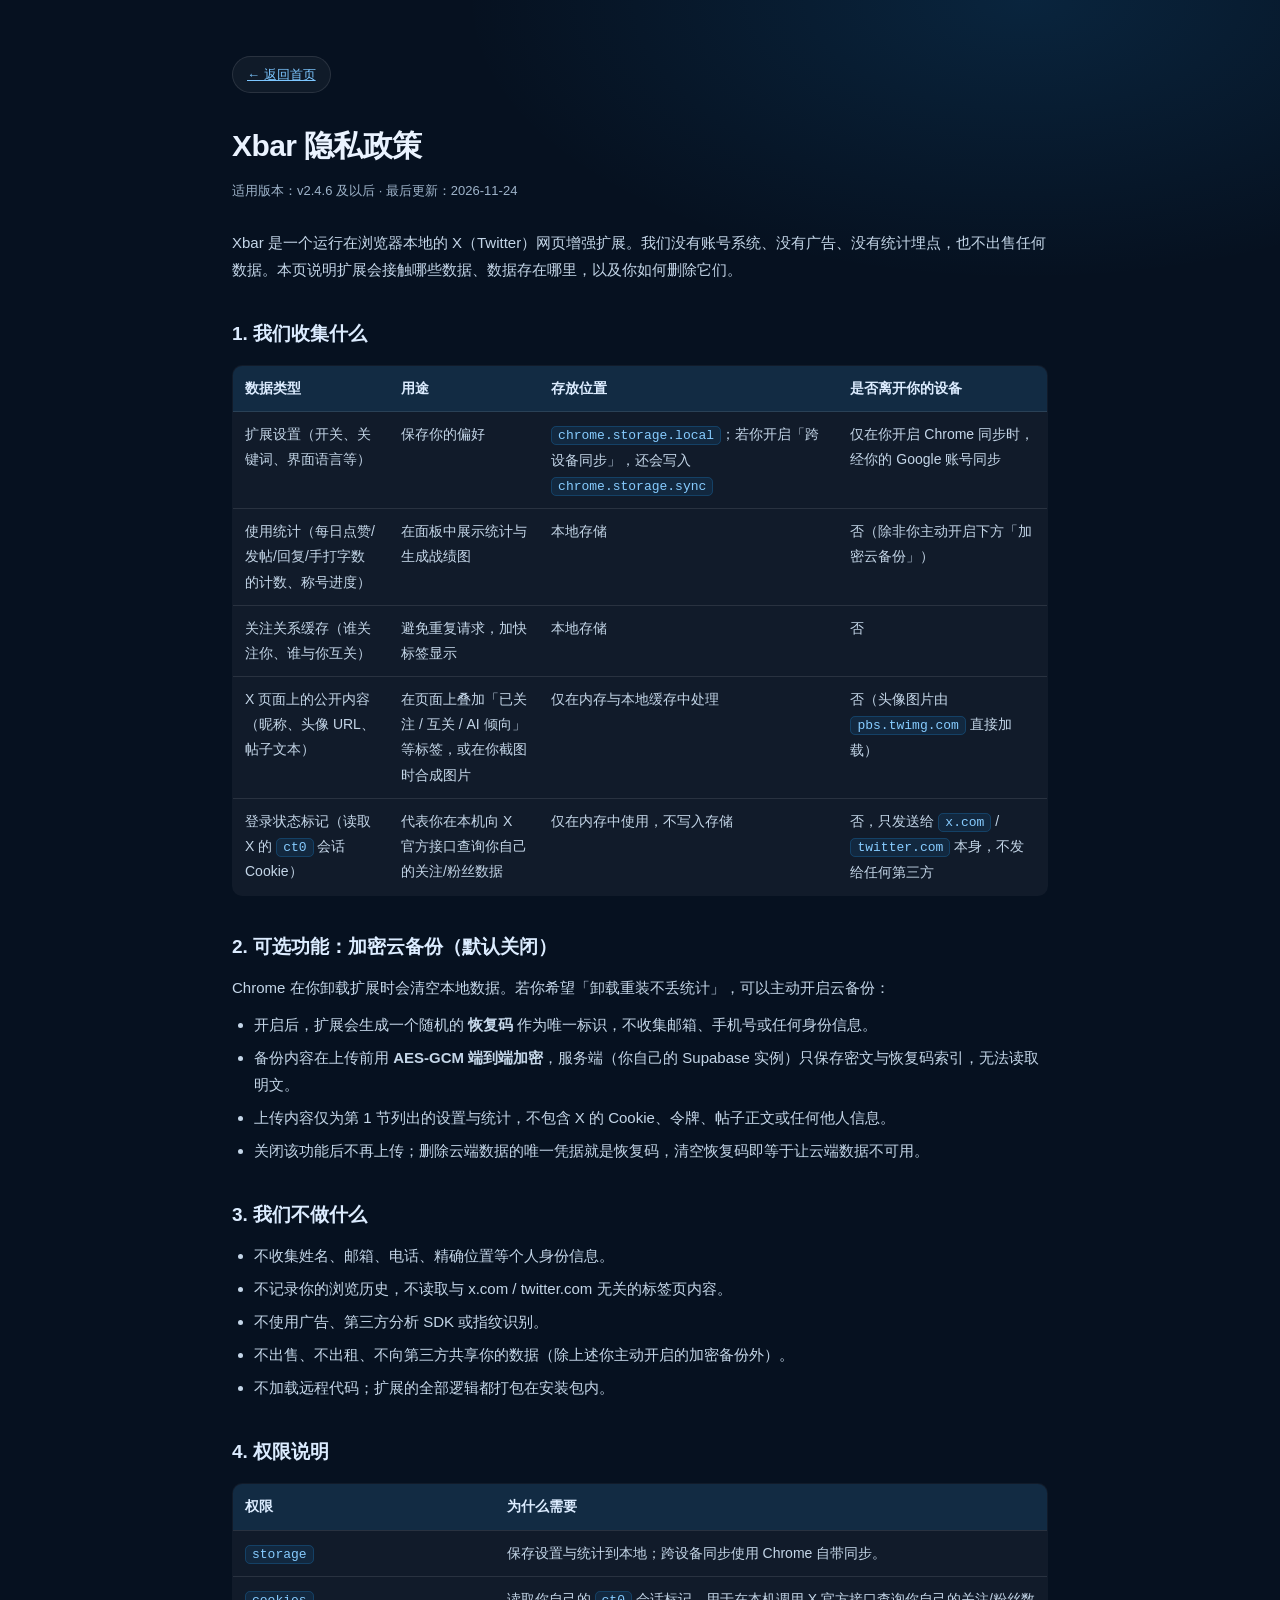
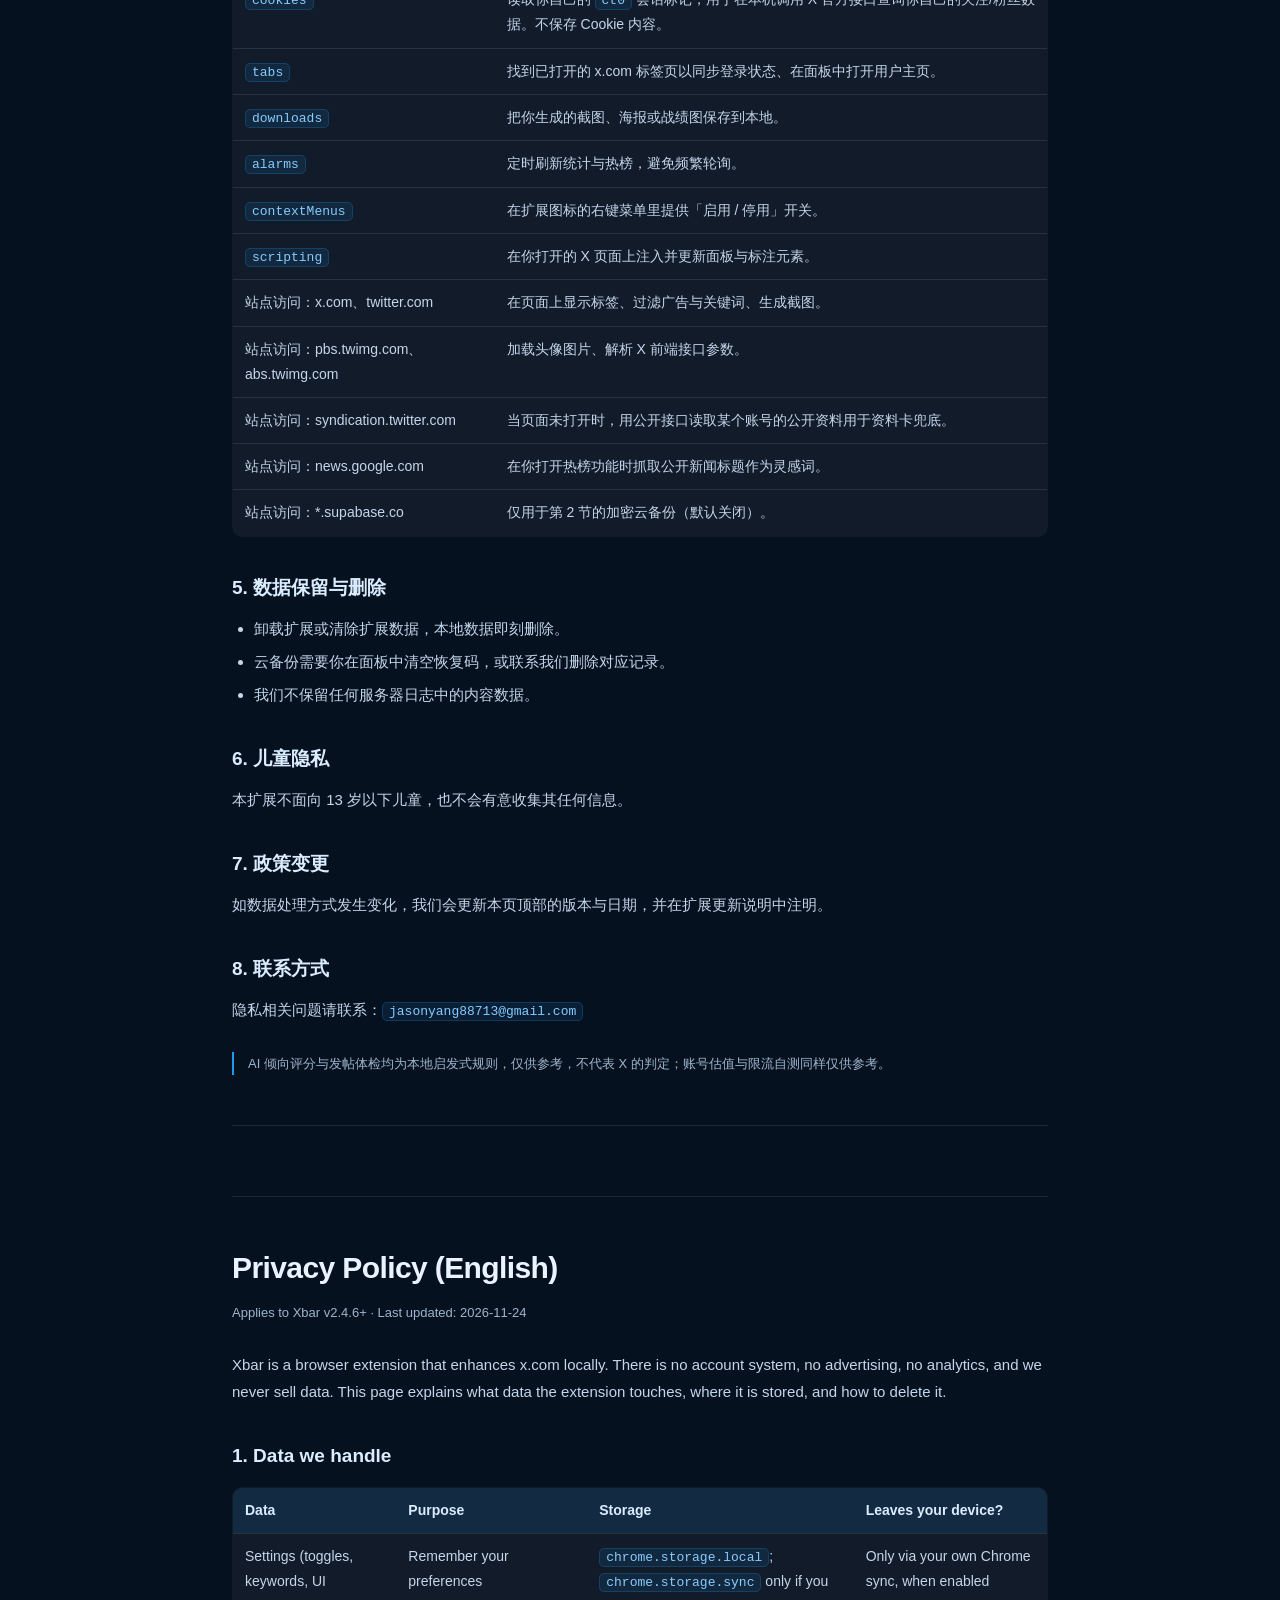
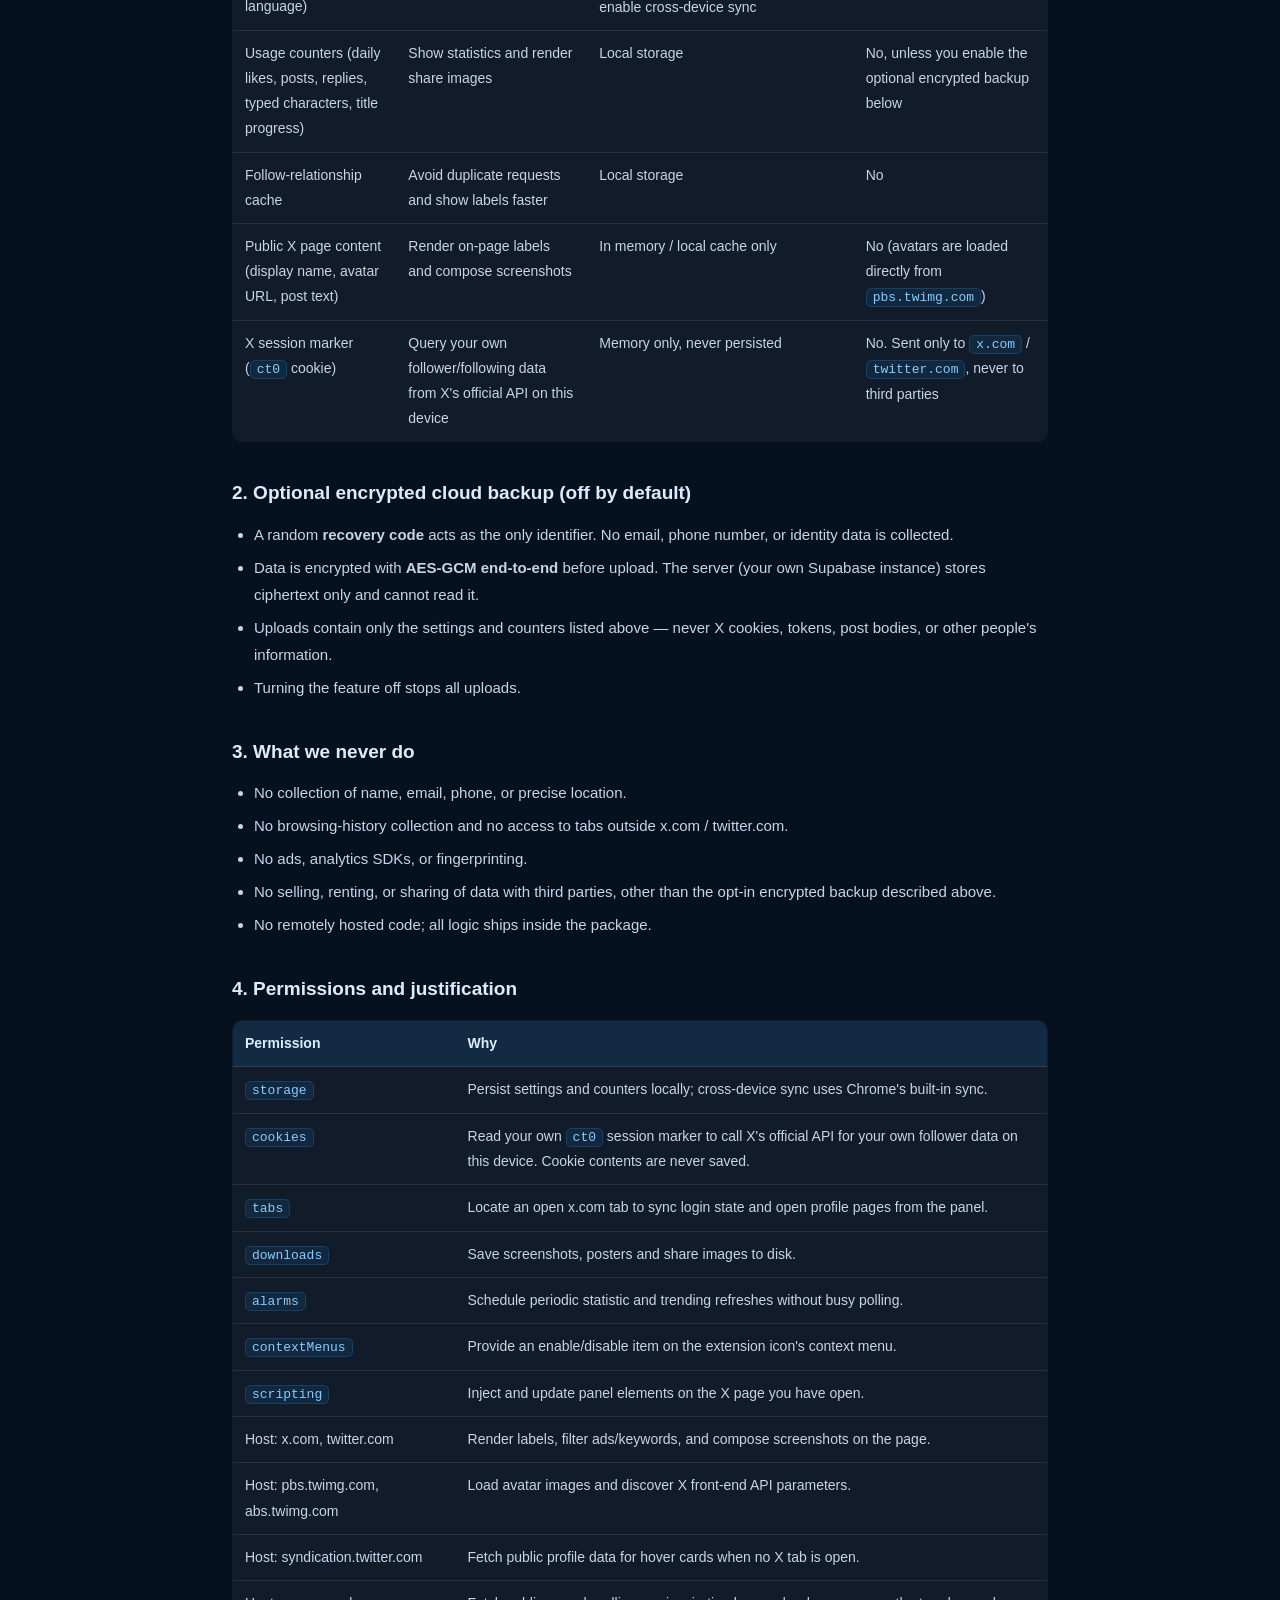
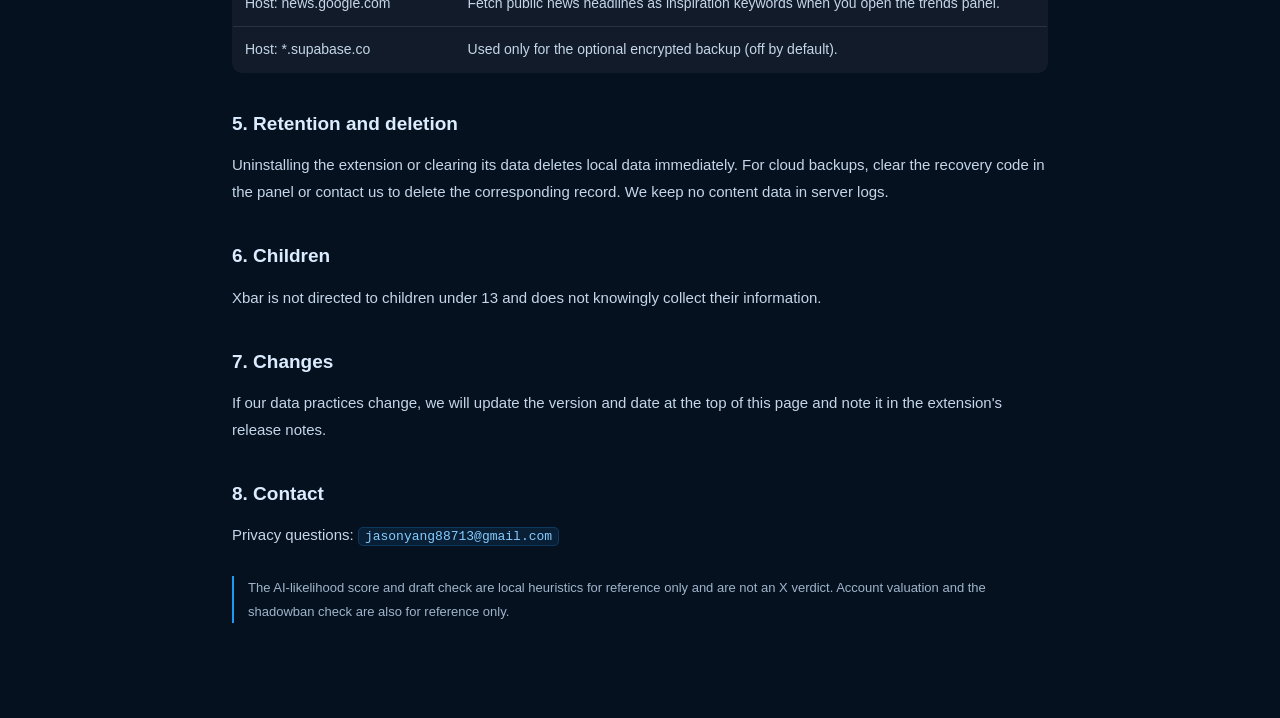
==== privacy.html @ 71de0b3f "Add files via upload" ====
<!doctype html>
<html lang="zh-CN">
<head>
<meta charset="utf-8">
<meta name="viewport" content="width=device-width,initial-scale=1">
<title>Xbar 隐私政策 / Privacy Policy</title>
<meta name="description" content="Xbar 隐私政策：数据默认保存在浏览器本地，云备份可选且默认关闭，不读取密码、Cookie 内容或私信。">
<link rel="icon" href="assets/favicon.png">
<style>
:root{--bg:#061120;--ink:#eaf3ff;--muted:#9fb4ca;--line:rgba(255,255,255,.1);--blue:#1d9bf0;--panel:rgba(255,255,255,.045)}
*{box-sizing:border-box;margin:0;padding:0}
body{font:16px/1.8 -apple-system,BlinkMacSystemFont,"Segoe UI","PingFang SC","Microsoft YaHei",sans-serif;color:var(--ink);background:radial-gradient(800px 400px at 80% 0%,rgba(29,155,240,.14),transparent 70%),var(--bg);-webkit-font-smoothing:antialiased}
.wrap{max-width:860px;margin:0 auto;padding:56px 22px 90px}
a{color:#7cc6ff}
.back{display:inline-block;font-size:13px;margin-bottom:26px;border:1px solid var(--line);border-radius:999px;padding:6px 14px;background:var(--panel)}
h1{font-size:30px;letter-spacing:-.02em;margin:0 0 6px}
h1.en{margin-top:70px;padding-top:44px;border-top:1px solid var(--line)}
.meta{color:var(--muted);font-size:13px;margin-bottom:26px}
h2{font-size:19px;margin:34px 0 10px;color:#dcecff}
p,li{color:#c4d6e8;font-size:15px}
p{margin:10px 0}
ul{padding-left:22px;margin:10px 0}
li{margin:6px 0}
table{border-collapse:collapse;width:100%;margin:14px 0 20px;font-size:14px;background:var(--panel);border:1px solid var(--line);border-radius:10px;overflow:hidden}
th,td{border-bottom:1px solid var(--line);padding:10px 12px;text-align:left;vertical-align:top;color:#c4d6e8}
th{background:rgba(29,155,240,.12);color:#dcecff;font-weight:700}
tr:last-child td{border-bottom:0}
code{color:#87ccff;background:rgba(29,155,240,.1);border:1px solid rgba(29,155,240,.22);border-radius:5px;padding:1px 6px;font-size:13px}
hr{border:0;border-top:1px solid var(--line);margin:50px 0}
.note{font-size:13px;color:var(--muted);margin-top:28px;border-left:2px solid var(--blue);padding-left:14px}
@media(max-width:640px){.wrap{padding:36px 16px 70px}h1{font-size:24px}table{font-size:12px}th,td{padding:8px}}
</style>
</head>
<body>
<div class="wrap">
  <a class="back" href="index.html">← 返回首页</a>

  <h1>Xbar 隐私政策</h1>
  <div class="meta">适用版本：v2.4.6 及以后 · 最后更新：2026-11-24</div>

  <p>Xbar 是一个运行在浏览器本地的 X（Twitter）网页增强扩展。我们没有账号系统、没有广告、没有统计埋点，也不出售任何数据。本页说明扩展会接触哪些数据、数据存在哪里，以及你如何删除它们。</p>

  <h2>1. 我们收集什么</h2>
  <table>
    <tr><th>数据类型</th><th>用途</th><th>存放位置</th><th>是否离开你的设备</th></tr>
    <tr><td>扩展设置（开关、关键词、界面语言等）</td><td>保存你的偏好</td><td><code>chrome.storage.local</code>；若你开启「跨设备同步」，还会写入 <code>chrome.storage.sync</code></td><td>仅在你开启 Chrome 同步时，经你的 Google 账号同步</td></tr>
    <tr><td>使用统计（每日点赞/发帖/回复/手打字数的计数、称号进度）</td><td>在面板中展示统计与生成战绩图</td><td>本地存储</td><td>否（除非你主动开启下方「加密云备份」）</td></tr>
    <tr><td>关注关系缓存（谁关注你、谁与你互关）</td><td>避免重复请求，加快标签显示</td><td>本地存储</td><td>否</td></tr>
    <tr><td>X 页面上的公开内容（昵称、头像 URL、帖子文本）</td><td>在页面上叠加「已关注 / 互关 / AI 倾向」等标签，或在你截图时合成图片</td><td>仅在内存与本地缓存中处理</td><td>否（头像图片由 <code>pbs.twimg.com</code> 直接加载）</td></tr>
    <tr><td>登录状态标记（读取 X 的 <code>ct0</code> 会话 Cookie）</td><td>代表你在本机向 X 官方接口查询你自己的关注/粉丝数据</td><td>仅在内存中使用，不写入存储</td><td>否，只发送给 <code>x.com</code> / <code>twitter.com</code> 本身，不发给任何第三方</td></tr>
  </table>

  <h2>2. 可选功能：加密云备份（默认关闭）</h2>
  <p>Chrome 在你卸载扩展时会清空本地数据。若你希望「卸载重装不丢统计」，可以主动开启云备份：</p>
  <ul>
    <li>开启后，扩展会生成一个随机的 <strong>恢复码</strong> 作为唯一标识，不收集邮箱、手机号或任何身份信息。</li>
    <li>备份内容在上传前用 <strong>AES-GCM 端到端加密</strong>，服务端（你自己的 Supabase 实例）只保存密文与恢复码索引，无法读取明文。</li>
    <li>上传内容仅为第 1 节列出的设置与统计，不包含 X 的 Cookie、令牌、帖子正文或任何他人信息。</li>
    <li>关闭该功能后不再上传；删除云端数据的唯一凭据就是恢复码，清空恢复码即等于让云端数据不可用。</li>
  </ul>

  <h2>3. 我们不做什么</h2>
  <ul>
    <li>不收集姓名、邮箱、电话、精确位置等个人身份信息。</li>
    <li>不记录你的浏览历史，不读取与 x.com / twitter.com 无关的标签页内容。</li>
    <li>不使用广告、第三方分析 SDK 或指纹识别。</li>
    <li>不出售、不出租、不向第三方共享你的数据（除上述你主动开启的加密备份外）。</li>
    <li>不加载远程代码；扩展的全部逻辑都打包在安装包内。</li>
  </ul>

  <h2>4. 权限说明</h2>
  <table>
    <tr><th>权限</th><th>为什么需要</th></tr>
    <tr><td><code>storage</code></td><td>保存设置与统计到本地；跨设备同步使用 Chrome 自带同步。</td></tr>
    <tr><td><code>cookies</code></td><td>读取你自己的 <code>ct0</code> 会话标记，用于在本机调用 X 官方接口查询你自己的关注/粉丝数据。不保存 Cookie 内容。</td></tr>
    <tr><td><code>tabs</code></td><td>找到已打开的 x.com 标签页以同步登录状态、在面板中打开用户主页。</td></tr>
    <tr><td><code>downloads</code></td><td>把你生成的截图、海报或战绩图保存到本地。</td></tr>
    <tr><td><code>alarms</code></td><td>定时刷新统计与热榜，避免频繁轮询。</td></tr>
    <tr><td><code>contextMenus</code></td><td>在扩展图标的右键菜单里提供「启用 / 停用」开关。</td></tr>
    <tr><td><code>scripting</code></td><td>在你打开的 X 页面上注入并更新面板与标注元素。</td></tr>
    <tr><td>站点访问：x.com、twitter.com</td><td>在页面上显示标签、过滤广告与关键词、生成截图。</td></tr>
    <tr><td>站点访问：pbs.twimg.com、abs.twimg.com</td><td>加载头像图片、解析 X 前端接口参数。</td></tr>
    <tr><td>站点访问：syndication.twitter.com</td><td>当页面未打开时，用公开接口读取某个账号的公开资料用于资料卡兜底。</td></tr>
    <tr><td>站点访问：news.google.com</td><td>在你打开热榜功能时抓取公开新闻标题作为灵感词。</td></tr>
    <tr><td>站点访问：*.supabase.co</td><td>仅用于第 2 节的加密云备份（默认关闭）。</td></tr>
  </table>

  <h2>5. 数据保留与删除</h2>
  <ul>
    <li>卸载扩展或清除扩展数据，本地数据即刻删除。</li>
    <li>云备份需要你在面板中清空恢复码，或联系我们删除对应记录。</li>
    <li>我们不保留任何服务器日志中的内容数据。</li>
  </ul>

  <h2>6. 儿童隐私</h2>
  <p>本扩展不面向 13 岁以下儿童，也不会有意收集其任何信息。</p>

  <h2>7. 政策变更</h2>
  <p>如数据处理方式发生变化，我们会更新本页顶部的版本与日期，并在扩展更新说明中注明。</p>

  <h2>8. 联系方式</h2>
  <p>隐私相关问题请联系：<code>jasonyang88713@gmail.com</code></p>

  <p class="note">AI 倾向评分与发帖体检均为本地启发式规则，仅供参考，不代表 X 的判定；账号估值与限流自测同样仅供参考。</p>

  <hr>

  <h1 class="en">Privacy Policy (English)</h1>
  <div class="meta">Applies to Xbar v2.4.6+ · Last updated: 2026-11-24</div>

  <p>Xbar is a browser extension that enhances x.com locally. There is no account system, no advertising, no analytics, and we never sell data. This page explains what data the extension touches, where it is stored, and how to delete it.</p>

  <h2>1. Data we handle</h2>
  <table>
    <tr><th>Data</th><th>Purpose</th><th>Storage</th><th>Leaves your device?</th></tr>
    <tr><td>Settings (toggles, keywords, UI language)</td><td>Remember your preferences</td><td><code>chrome.storage.local</code>; <code>chrome.storage.sync</code> only if you enable cross-device sync</td><td>Only via your own Chrome sync, when enabled</td></tr>
    <tr><td>Usage counters (daily likes, posts, replies, typed characters, title progress)</td><td>Show statistics and render share images</td><td>Local storage</td><td>No, unless you enable the optional encrypted backup below</td></tr>
    <tr><td>Follow-relationship cache</td><td>Avoid duplicate requests and show labels faster</td><td>Local storage</td><td>No</td></tr>
    <tr><td>Public X page content (display name, avatar URL, post text)</td><td>Render on-page labels and compose screenshots</td><td>In memory / local cache only</td><td>No (avatars are loaded directly from <code>pbs.twimg.com</code>)</td></tr>
    <tr><td>X session marker (<code>ct0</code> cookie)</td><td>Query your own follower/following data from X's official API on this device</td><td>Memory only, never persisted</td><td>No. Sent only to <code>x.com</code> / <code>twitter.com</code>, never to third parties</td></tr>
  </table>

  <h2>2. Optional encrypted cloud backup (off by default)</h2>
  <ul>
    <li>A random <strong>recovery code</strong> acts as the only identifier. No email, phone number, or identity data is collected.</li>
    <li>Data is encrypted with <strong>AES-GCM end-to-end</strong> before upload. The server (your own Supabase instance) stores ciphertext only and cannot read it.</li>
    <li>Uploads contain only the settings and counters listed above — never X cookies, tokens, post bodies, or other people's information.</li>
    <li>Turning the feature off stops all uploads.</li>
  </ul>

  <h2>3. What we never do</h2>
  <ul>
    <li>No collection of name, email, phone, or precise location.</li>
    <li>No browsing-history collection and no access to tabs outside x.com / twitter.com.</li>
    <li>No ads, analytics SDKs, or fingerprinting.</li>
    <li>No selling, renting, or sharing of data with third parties, other than the opt-in encrypted backup described above.</li>
    <li>No remotely hosted code; all logic ships inside the package.</li>
  </ul>

  <h2>4. Permissions and justification</h2>
  <table>
    <tr><th>Permission</th><th>Why</th></tr>
    <tr><td><code>storage</code></td><td>Persist settings and counters locally; cross-device sync uses Chrome's built-in sync.</td></tr>
    <tr><td><code>cookies</code></td><td>Read your own <code>ct0</code> session marker to call X's official API for your own follower data on this device. Cookie contents are never saved.</td></tr>
    <tr><td><code>tabs</code></td><td>Locate an open x.com tab to sync login state and open profile pages from the panel.</td></tr>
    <tr><td><code>downloads</code></td><td>Save screenshots, posters and share images to disk.</td></tr>
    <tr><td><code>alarms</code></td><td>Schedule periodic statistic and trending refreshes without busy polling.</td></tr>
    <tr><td><code>contextMenus</code></td><td>Provide an enable/disable item on the extension icon's context menu.</td></tr>
    <tr><td><code>scripting</code></td><td>Inject and update panel elements on the X page you have open.</td></tr>
    <tr><td>Host: x.com, twitter.com</td><td>Render labels, filter ads/keywords, and compose screenshots on the page.</td></tr>
    <tr><td>Host: pbs.twimg.com, abs.twimg.com</td><td>Load avatar images and discover X front-end API parameters.</td></tr>
    <tr><td>Host: syndication.twitter.com</td><td>Fetch public profile data for hover cards when no X tab is open.</td></tr>
    <tr><td>Host: news.google.com</td><td>Fetch public news headlines as inspiration keywords when you open the trends panel.</td></tr>
    <tr><td>Host: *.supabase.co</td><td>Used only for the optional encrypted backup (off by default).</td></tr>
  </table>

  <h2>5. Retention and deletion</h2>
  <p>Uninstalling the extension or clearing its data deletes local data immediately. For cloud backups, clear the recovery code in the panel or contact us to delete the corresponding record. We keep no content data in server logs.</p>

  <h2>6. Children</h2>
  <p>Xbar is not directed to children under 13 and does not knowingly collect their information.</p>

  <h2>7. Changes</h2>
  <p>If our data practices change, we will update the version and date at the top of this page and note it in the extension's release notes.</p>

  <h2>8. Contact</h2>
  <p>Privacy questions: <code>jasonyang88713@gmail.com</code></p>

  <p class="note">The AI-likelihood score and draft check are local heuristics for reference only and are not an X verdict. Account valuation and the shadowban check are also for reference only.</p>
</div>
</body>
</html>
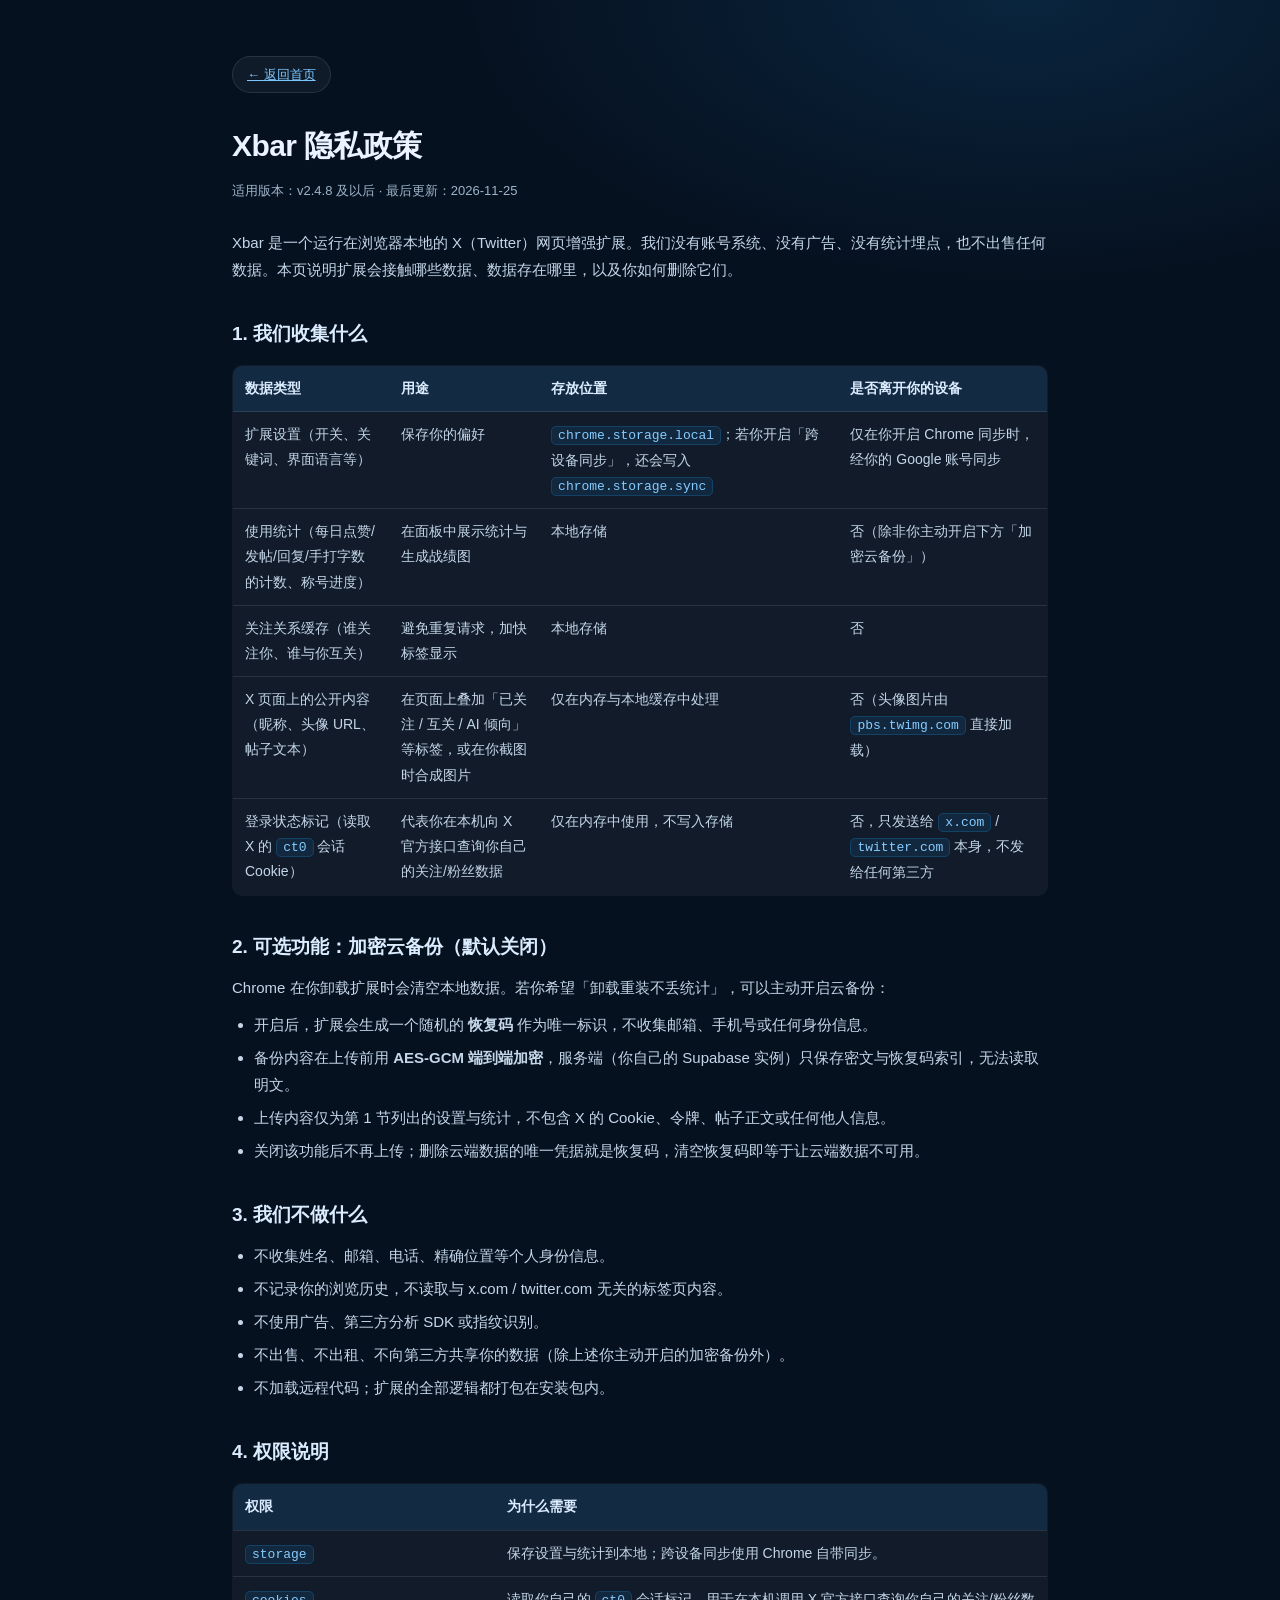
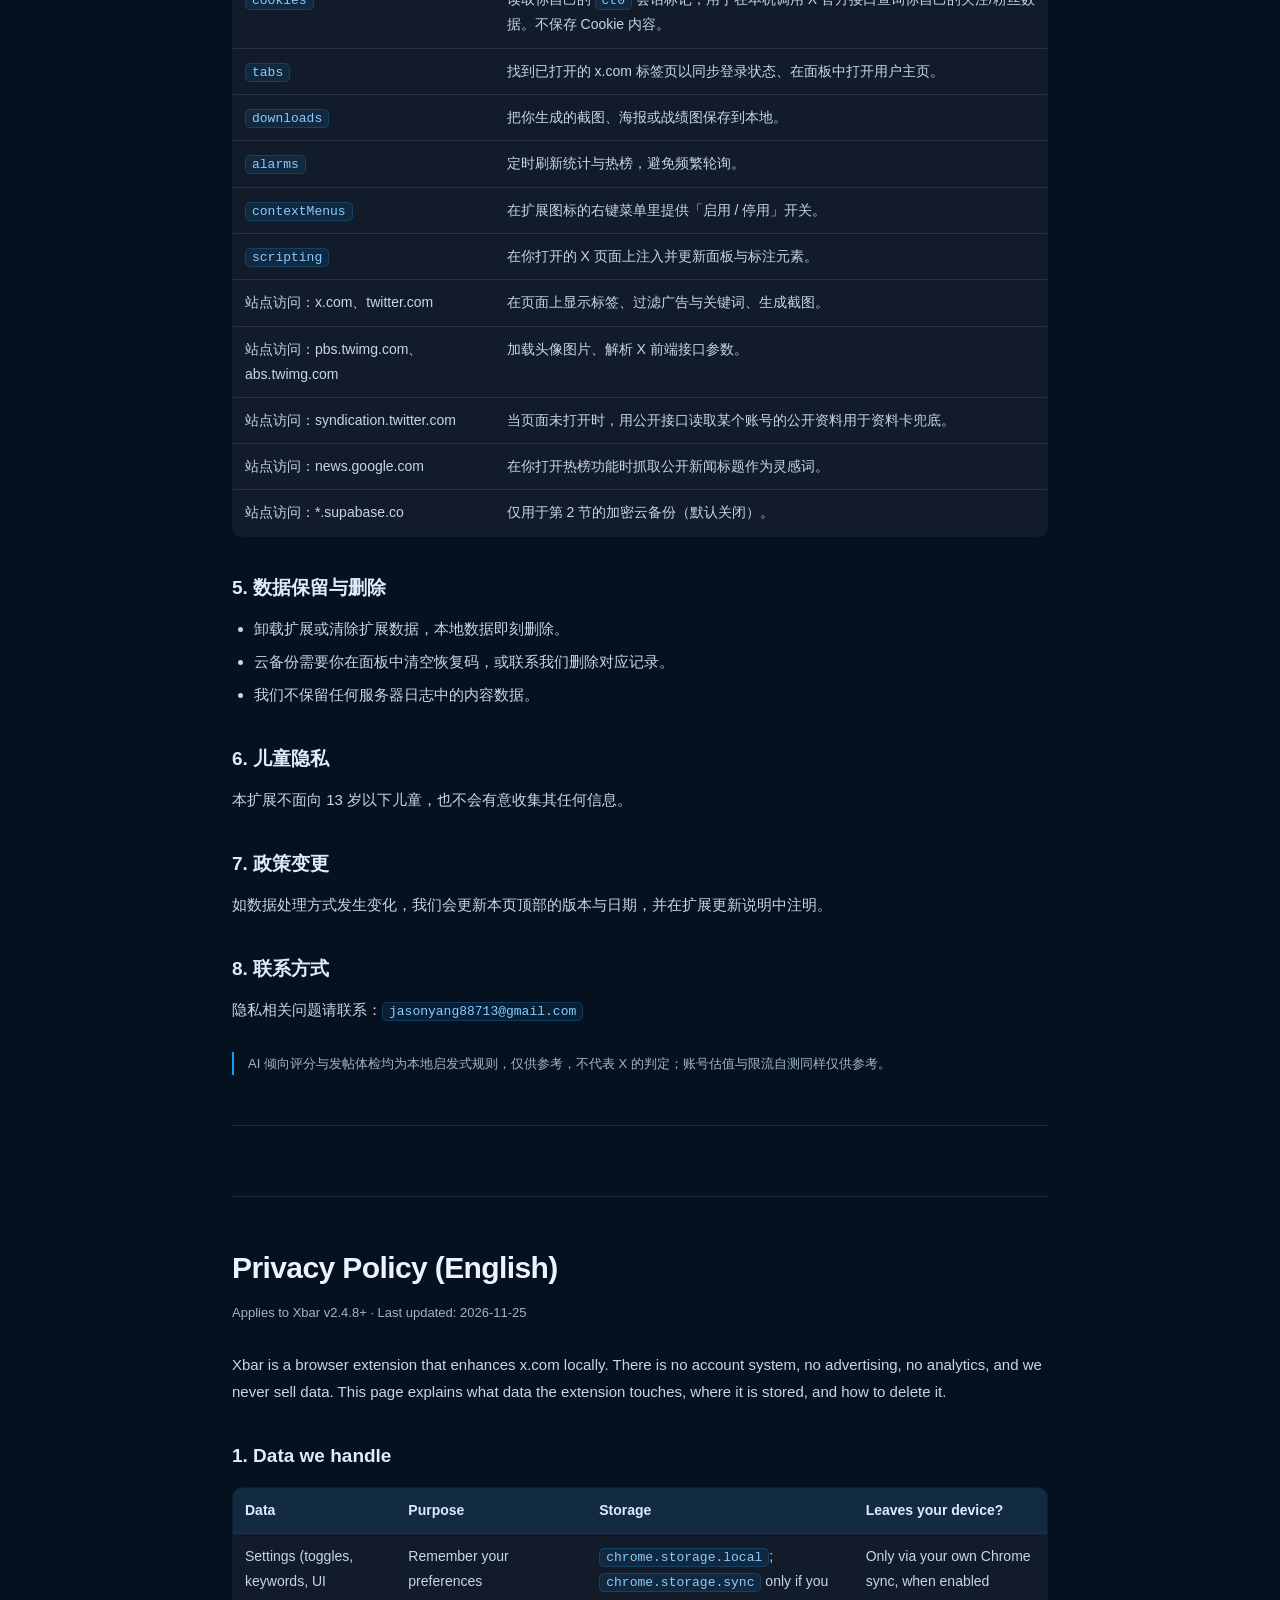
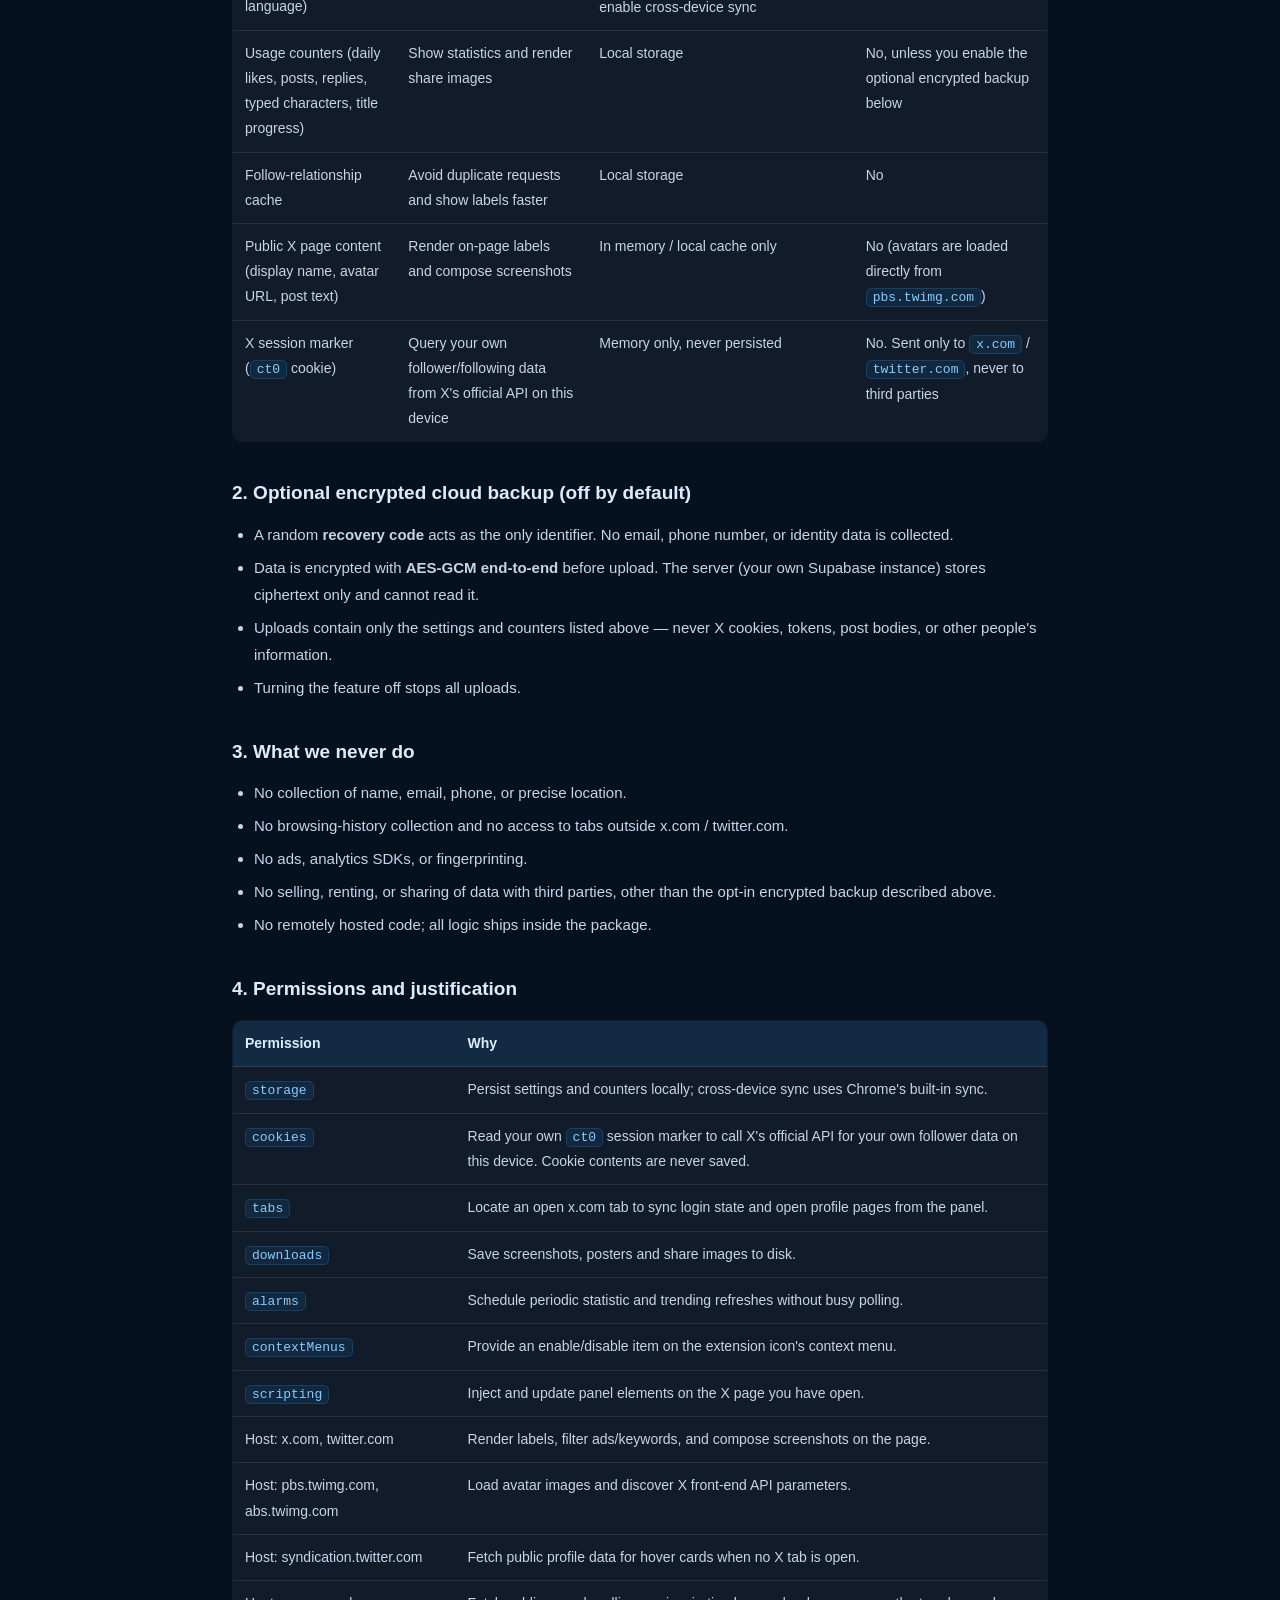
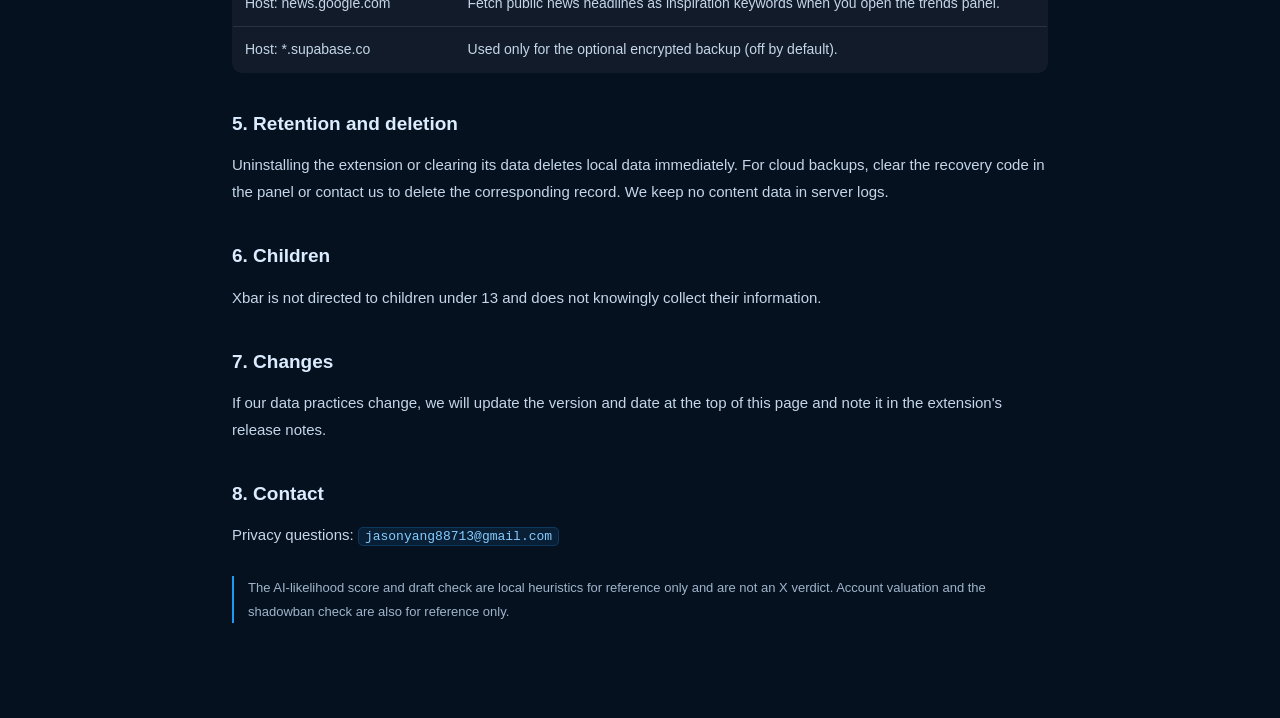
==== commit 3f09512d: "Add files via upload" ====
--- a/privacy.html
+++ b/privacy.html
@@ -36,7 +36,7 @@
   <a class="back" href="index.html">← 返回首页</a>
 
   <h1>Xbar 隐私政策</h1>
-  <div class="meta">适用版本：v2.4.6 及以后 · 最后更新：2026-11-24</div>
+  <div class="meta">适用版本：v2.4.8 及以后 · 最后更新：2026-11-25</div>
 
   <p>Xbar 是一个运行在浏览器本地的 X（Twitter）网页增强扩展。我们没有账号系统、没有广告、没有统计埋点，也不出售任何数据。本页说明扩展会接触哪些数据、数据存在哪里，以及你如何删除它们。</p>
 
@@ -106,7 +106,7 @@
   <hr>
 
   <h1 class="en">Privacy Policy (English)</h1>
-  <div class="meta">Applies to Xbar v2.4.6+ · Last updated: 2026-11-24</div>
+  <div class="meta">Applies to Xbar v2.4.8+ · Last updated: 2026-11-25</div>
 
   <p>Xbar is a browser extension that enhances x.com locally. There is no account system, no advertising, no analytics, and we never sell data. This page explains what data the extension touches, where it is stored, and how to delete it.</p>
 
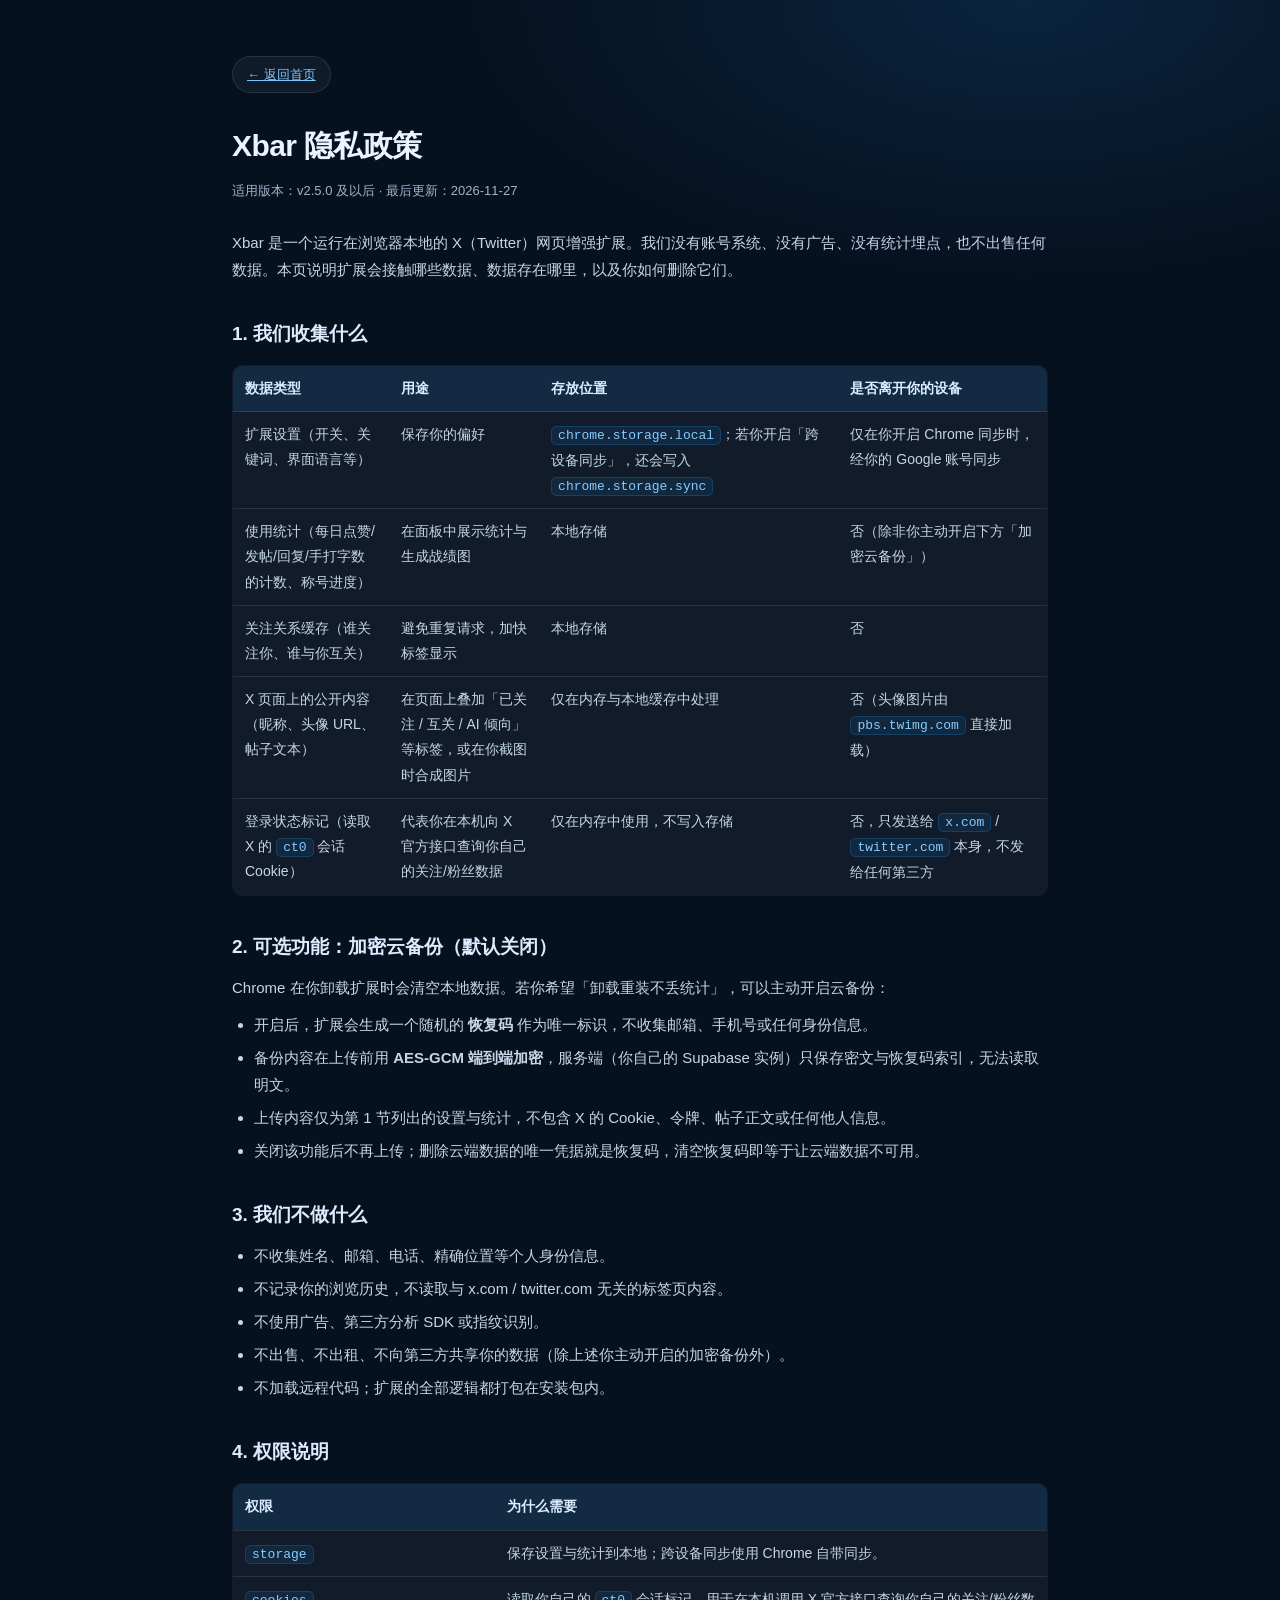
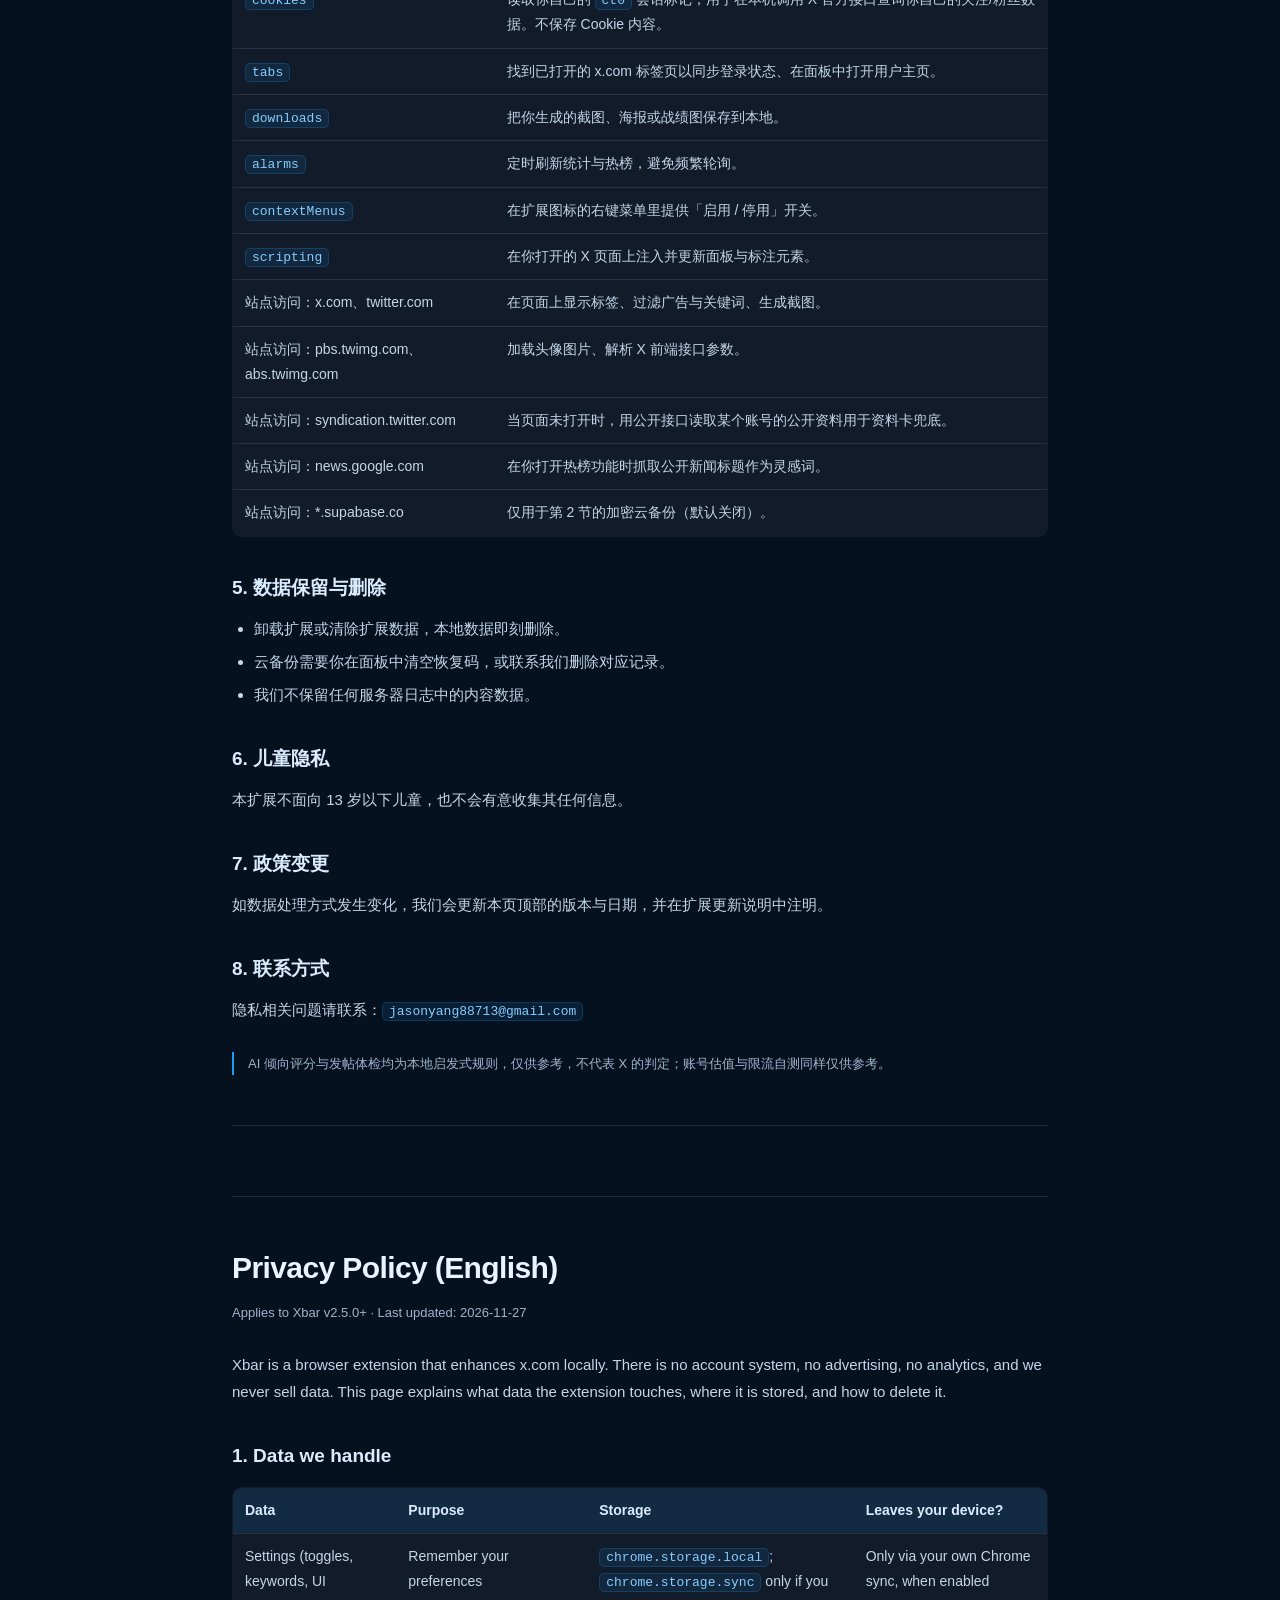
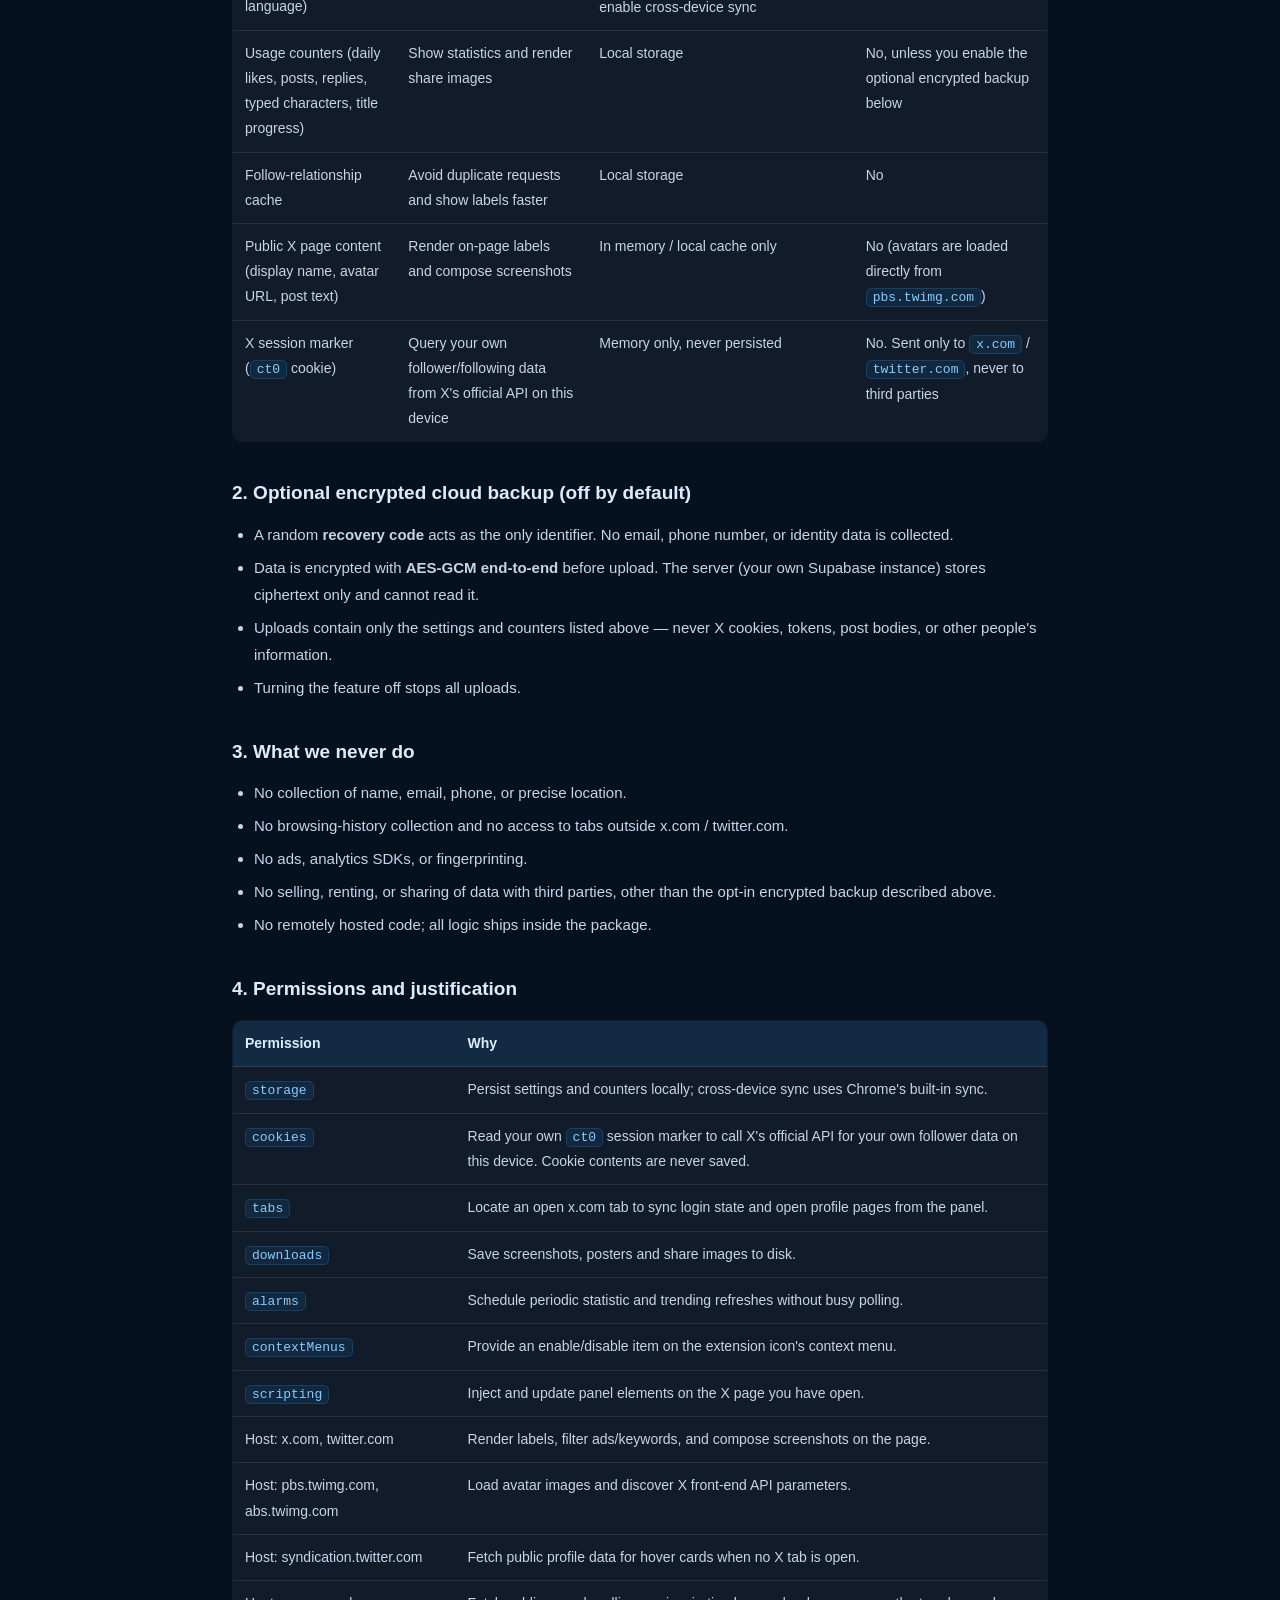
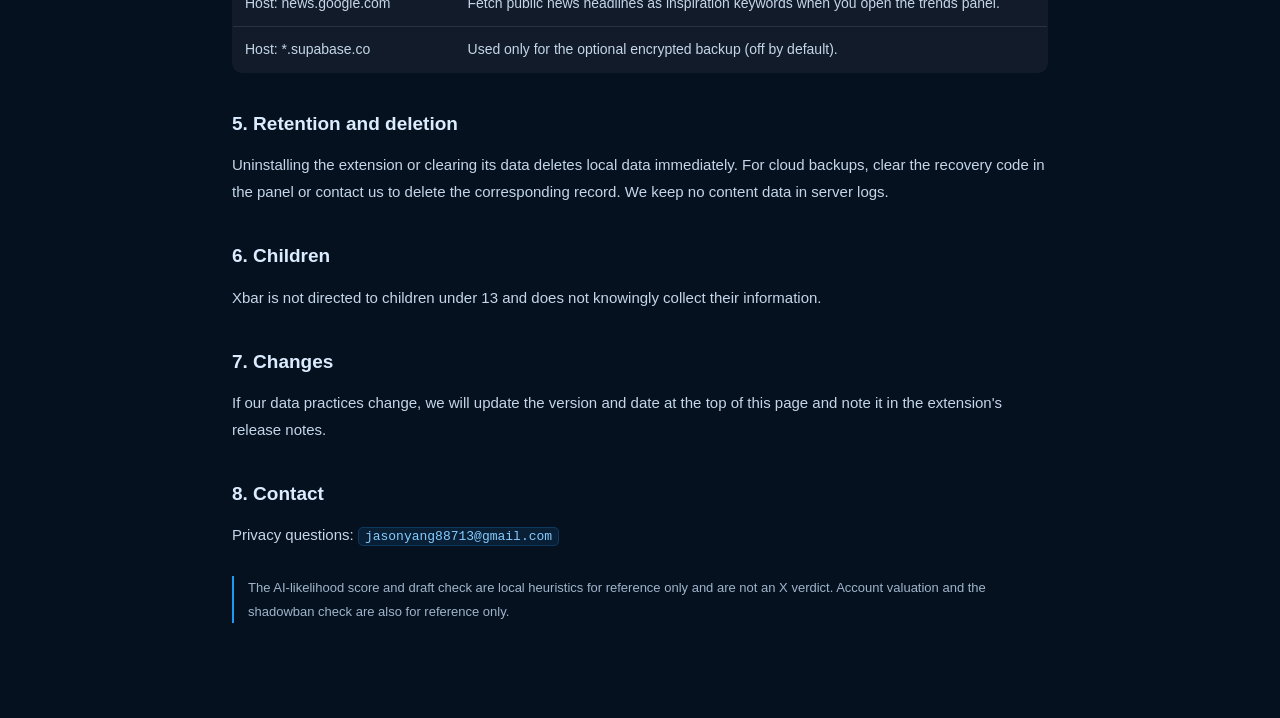
==== commit 1dd3860e: "Add files via upload" ====
--- a/privacy.html
+++ b/privacy.html
@@ -1,172 +1,172 @@
-<!doctype html>
-<html lang="zh-CN">
-<head>
-<meta charset="utf-8">
-<meta name="viewport" content="width=device-width,initial-scale=1">
-<title>Xbar 隐私政策 / Privacy Policy</title>
-<meta name="description" content="Xbar 隐私政策：数据默认保存在浏览器本地，云备份可选且默认关闭，不读取密码、Cookie 内容或私信。">
-<link rel="icon" href="assets/favicon.png">
-<style>
-:root{--bg:#061120;--ink:#eaf3ff;--muted:#9fb4ca;--line:rgba(255,255,255,.1);--blue:#1d9bf0;--panel:rgba(255,255,255,.045)}
-*{box-sizing:border-box;margin:0;padding:0}
-body{font:16px/1.8 -apple-system,BlinkMacSystemFont,"Segoe UI","PingFang SC","Microsoft YaHei",sans-serif;color:var(--ink);background:radial-gradient(800px 400px at 80% 0%,rgba(29,155,240,.14),transparent 70%),var(--bg);-webkit-font-smoothing:antialiased}
-.wrap{max-width:860px;margin:0 auto;padding:56px 22px 90px}
-a{color:#7cc6ff}
-.back{display:inline-block;font-size:13px;margin-bottom:26px;border:1px solid var(--line);border-radius:999px;padding:6px 14px;background:var(--panel)}
-h1{font-size:30px;letter-spacing:-.02em;margin:0 0 6px}
-h1.en{margin-top:70px;padding-top:44px;border-top:1px solid var(--line)}
-.meta{color:var(--muted);font-size:13px;margin-bottom:26px}
-h2{font-size:19px;margin:34px 0 10px;color:#dcecff}
-p,li{color:#c4d6e8;font-size:15px}
-p{margin:10px 0}
-ul{padding-left:22px;margin:10px 0}
-li{margin:6px 0}
-table{border-collapse:collapse;width:100%;margin:14px 0 20px;font-size:14px;background:var(--panel);border:1px solid var(--line);border-radius:10px;overflow:hidden}
-th,td{border-bottom:1px solid var(--line);padding:10px 12px;text-align:left;vertical-align:top;color:#c4d6e8}
-th{background:rgba(29,155,240,.12);color:#dcecff;font-weight:700}
-tr:last-child td{border-bottom:0}
-code{color:#87ccff;background:rgba(29,155,240,.1);border:1px solid rgba(29,155,240,.22);border-radius:5px;padding:1px 6px;font-size:13px}
-hr{border:0;border-top:1px solid var(--line);margin:50px 0}
-.note{font-size:13px;color:var(--muted);margin-top:28px;border-left:2px solid var(--blue);padding-left:14px}
-@media(max-width:640px){.wrap{padding:36px 16px 70px}h1{font-size:24px}table{font-size:12px}th,td{padding:8px}}
-</style>
-</head>
-<body>
-<div class="wrap">
-  <a class="back" href="index.html">← 返回首页</a>
-
-  <h1>Xbar 隐私政策</h1>
-  <div class="meta">适用版本：v2.4.8 及以后 · 最后更新：2026-11-25</div>
-
-  <p>Xbar 是一个运行在浏览器本地的 X（Twitter）网页增强扩展。我们没有账号系统、没有广告、没有统计埋点，也不出售任何数据。本页说明扩展会接触哪些数据、数据存在哪里，以及你如何删除它们。</p>
-
-  <h2>1. 我们收集什么</h2>
-  <table>
-    <tr><th>数据类型</th><th>用途</th><th>存放位置</th><th>是否离开你的设备</th></tr>
-    <tr><td>扩展设置（开关、关键词、界面语言等）</td><td>保存你的偏好</td><td><code>chrome.storage.local</code>；若你开启「跨设备同步」，还会写入 <code>chrome.storage.sync</code></td><td>仅在你开启 Chrome 同步时，经你的 Google 账号同步</td></tr>
-    <tr><td>使用统计（每日点赞/发帖/回复/手打字数的计数、称号进度）</td><td>在面板中展示统计与生成战绩图</td><td>本地存储</td><td>否（除非你主动开启下方「加密云备份」）</td></tr>
-    <tr><td>关注关系缓存（谁关注你、谁与你互关）</td><td>避免重复请求，加快标签显示</td><td>本地存储</td><td>否</td></tr>
-    <tr><td>X 页面上的公开内容（昵称、头像 URL、帖子文本）</td><td>在页面上叠加「已关注 / 互关 / AI 倾向」等标签，或在你截图时合成图片</td><td>仅在内存与本地缓存中处理</td><td>否（头像图片由 <code>pbs.twimg.com</code> 直接加载）</td></tr>
-    <tr><td>登录状态标记（读取 X 的 <code>ct0</code> 会话 Cookie）</td><td>代表你在本机向 X 官方接口查询你自己的关注/粉丝数据</td><td>仅在内存中使用，不写入存储</td><td>否，只发送给 <code>x.com</code> / <code>twitter.com</code> 本身，不发给任何第三方</td></tr>
-  </table>
-
-  <h2>2. 可选功能：加密云备份（默认关闭）</h2>
-  <p>Chrome 在你卸载扩展时会清空本地数据。若你希望「卸载重装不丢统计」，可以主动开启云备份：</p>
-  <ul>
-    <li>开启后，扩展会生成一个随机的 <strong>恢复码</strong> 作为唯一标识，不收集邮箱、手机号或任何身份信息。</li>
-    <li>备份内容在上传前用 <strong>AES-GCM 端到端加密</strong>，服务端（你自己的 Supabase 实例）只保存密文与恢复码索引，无法读取明文。</li>
-    <li>上传内容仅为第 1 节列出的设置与统计，不包含 X 的 Cookie、令牌、帖子正文或任何他人信息。</li>
-    <li>关闭该功能后不再上传；删除云端数据的唯一凭据就是恢复码，清空恢复码即等于让云端数据不可用。</li>
-  </ul>
-
-  <h2>3. 我们不做什么</h2>
-  <ul>
-    <li>不收集姓名、邮箱、电话、精确位置等个人身份信息。</li>
-    <li>不记录你的浏览历史，不读取与 x.com / twitter.com 无关的标签页内容。</li>
-    <li>不使用广告、第三方分析 SDK 或指纹识别。</li>
-    <li>不出售、不出租、不向第三方共享你的数据（除上述你主动开启的加密备份外）。</li>
-    <li>不加载远程代码；扩展的全部逻辑都打包在安装包内。</li>
-  </ul>
-
-  <h2>4. 权限说明</h2>
-  <table>
-    <tr><th>权限</th><th>为什么需要</th></tr>
-    <tr><td><code>storage</code></td><td>保存设置与统计到本地；跨设备同步使用 Chrome 自带同步。</td></tr>
-    <tr><td><code>cookies</code></td><td>读取你自己的 <code>ct0</code> 会话标记，用于在本机调用 X 官方接口查询你自己的关注/粉丝数据。不保存 Cookie 内容。</td></tr>
-    <tr><td><code>tabs</code></td><td>找到已打开的 x.com 标签页以同步登录状态、在面板中打开用户主页。</td></tr>
-    <tr><td><code>downloads</code></td><td>把你生成的截图、海报或战绩图保存到本地。</td></tr>
-    <tr><td><code>alarms</code></td><td>定时刷新统计与热榜，避免频繁轮询。</td></tr>
-    <tr><td><code>contextMenus</code></td><td>在扩展图标的右键菜单里提供「启用 / 停用」开关。</td></tr>
-    <tr><td><code>scripting</code></td><td>在你打开的 X 页面上注入并更新面板与标注元素。</td></tr>
-    <tr><td>站点访问：x.com、twitter.com</td><td>在页面上显示标签、过滤广告与关键词、生成截图。</td></tr>
-    <tr><td>站点访问：pbs.twimg.com、abs.twimg.com</td><td>加载头像图片、解析 X 前端接口参数。</td></tr>
-    <tr><td>站点访问：syndication.twitter.com</td><td>当页面未打开时，用公开接口读取某个账号的公开资料用于资料卡兜底。</td></tr>
-    <tr><td>站点访问：news.google.com</td><td>在你打开热榜功能时抓取公开新闻标题作为灵感词。</td></tr>
-    <tr><td>站点访问：*.supabase.co</td><td>仅用于第 2 节的加密云备份（默认关闭）。</td></tr>
-  </table>
-
-  <h2>5. 数据保留与删除</h2>
-  <ul>
-    <li>卸载扩展或清除扩展数据，本地数据即刻删除。</li>
-    <li>云备份需要你在面板中清空恢复码，或联系我们删除对应记录。</li>
-    <li>我们不保留任何服务器日志中的内容数据。</li>
-  </ul>
-
-  <h2>6. 儿童隐私</h2>
-  <p>本扩展不面向 13 岁以下儿童，也不会有意收集其任何信息。</p>
-
-  <h2>7. 政策变更</h2>
-  <p>如数据处理方式发生变化，我们会更新本页顶部的版本与日期，并在扩展更新说明中注明。</p>
-
-  <h2>8. 联系方式</h2>
-  <p>隐私相关问题请联系：<code>jasonyang88713@gmail.com</code></p>
-
-  <p class="note">AI 倾向评分与发帖体检均为本地启发式规则，仅供参考，不代表 X 的判定；账号估值与限流自测同样仅供参考。</p>
-
-  <hr>
-
-  <h1 class="en">Privacy Policy (English)</h1>
-  <div class="meta">Applies to Xbar v2.4.8+ · Last updated: 2026-11-25</div>
-
-  <p>Xbar is a browser extension that enhances x.com locally. There is no account system, no advertising, no analytics, and we never sell data. This page explains what data the extension touches, where it is stored, and how to delete it.</p>
-
-  <h2>1. Data we handle</h2>
-  <table>
-    <tr><th>Data</th><th>Purpose</th><th>Storage</th><th>Leaves your device?</th></tr>
-    <tr><td>Settings (toggles, keywords, UI language)</td><td>Remember your preferences</td><td><code>chrome.storage.local</code>; <code>chrome.storage.sync</code> only if you enable cross-device sync</td><td>Only via your own Chrome sync, when enabled</td></tr>
-    <tr><td>Usage counters (daily likes, posts, replies, typed characters, title progress)</td><td>Show statistics and render share images</td><td>Local storage</td><td>No, unless you enable the optional encrypted backup below</td></tr>
-    <tr><td>Follow-relationship cache</td><td>Avoid duplicate requests and show labels faster</td><td>Local storage</td><td>No</td></tr>
-    <tr><td>Public X page content (display name, avatar URL, post text)</td><td>Render on-page labels and compose screenshots</td><td>In memory / local cache only</td><td>No (avatars are loaded directly from <code>pbs.twimg.com</code>)</td></tr>
-    <tr><td>X session marker (<code>ct0</code> cookie)</td><td>Query your own follower/following data from X's official API on this device</td><td>Memory only, never persisted</td><td>No. Sent only to <code>x.com</code> / <code>twitter.com</code>, never to third parties</td></tr>
-  </table>
-
-  <h2>2. Optional encrypted cloud backup (off by default)</h2>
-  <ul>
-    <li>A random <strong>recovery code</strong> acts as the only identifier. No email, phone number, or identity data is collected.</li>
-    <li>Data is encrypted with <strong>AES-GCM end-to-end</strong> before upload. The server (your own Supabase instance) stores ciphertext only and cannot read it.</li>
-    <li>Uploads contain only the settings and counters listed above — never X cookies, tokens, post bodies, or other people's information.</li>
-    <li>Turning the feature off stops all uploads.</li>
-  </ul>
-
-  <h2>3. What we never do</h2>
-  <ul>
-    <li>No collection of name, email, phone, or precise location.</li>
-    <li>No browsing-history collection and no access to tabs outside x.com / twitter.com.</li>
-    <li>No ads, analytics SDKs, or fingerprinting.</li>
-    <li>No selling, renting, or sharing of data with third parties, other than the opt-in encrypted backup described above.</li>
-    <li>No remotely hosted code; all logic ships inside the package.</li>
-  </ul>
-
-  <h2>4. Permissions and justification</h2>
-  <table>
-    <tr><th>Permission</th><th>Why</th></tr>
-    <tr><td><code>storage</code></td><td>Persist settings and counters locally; cross-device sync uses Chrome's built-in sync.</td></tr>
-    <tr><td><code>cookies</code></td><td>Read your own <code>ct0</code> session marker to call X's official API for your own follower data on this device. Cookie contents are never saved.</td></tr>
-    <tr><td><code>tabs</code></td><td>Locate an open x.com tab to sync login state and open profile pages from the panel.</td></tr>
-    <tr><td><code>downloads</code></td><td>Save screenshots, posters and share images to disk.</td></tr>
-    <tr><td><code>alarms</code></td><td>Schedule periodic statistic and trending refreshes without busy polling.</td></tr>
-    <tr><td><code>contextMenus</code></td><td>Provide an enable/disable item on the extension icon's context menu.</td></tr>
-    <tr><td><code>scripting</code></td><td>Inject and update panel elements on the X page you have open.</td></tr>
-    <tr><td>Host: x.com, twitter.com</td><td>Render labels, filter ads/keywords, and compose screenshots on the page.</td></tr>
-    <tr><td>Host: pbs.twimg.com, abs.twimg.com</td><td>Load avatar images and discover X front-end API parameters.</td></tr>
-    <tr><td>Host: syndication.twitter.com</td><td>Fetch public profile data for hover cards when no X tab is open.</td></tr>
-    <tr><td>Host: news.google.com</td><td>Fetch public news headlines as inspiration keywords when you open the trends panel.</td></tr>
-    <tr><td>Host: *.supabase.co</td><td>Used only for the optional encrypted backup (off by default).</td></tr>
-  </table>
-
-  <h2>5. Retention and deletion</h2>
-  <p>Uninstalling the extension or clearing its data deletes local data immediately. For cloud backups, clear the recovery code in the panel or contact us to delete the corresponding record. We keep no content data in server logs.</p>
-
-  <h2>6. Children</h2>
-  <p>Xbar is not directed to children under 13 and does not knowingly collect their information.</p>
-
-  <h2>7. Changes</h2>
-  <p>If our data practices change, we will update the version and date at the top of this page and note it in the extension's release notes.</p>
-
-  <h2>8. Contact</h2>
-  <p>Privacy questions: <code>jasonyang88713@gmail.com</code></p>
-
-  <p class="note">The AI-likelihood score and draft check are local heuristics for reference only and are not an X verdict. Account valuation and the shadowban check are also for reference only.</p>
-</div>
-</body>
-</html>
+<!doctype html>
+<html lang="zh-CN">
+<head>
+<meta charset="utf-8">
+<meta name="viewport" content="width=device-width,initial-scale=1">
+<title>Xbar 隐私政策 / Privacy Policy</title>
+<meta name="description" content="Xbar 隐私政策：数据默认保存在浏览器本地，云备份可选且默认关闭，不读取密码、Cookie 内容或私信。">
+<link rel="icon" href="assets/favicon.png">
+<style>
+:root{--bg:#061120;--ink:#eaf3ff;--muted:#9fb4ca;--line:rgba(255,255,255,.1);--blue:#1d9bf0;--panel:rgba(255,255,255,.045)}
+*{box-sizing:border-box;margin:0;padding:0}
+body{font:16px/1.8 -apple-system,BlinkMacSystemFont,"Segoe UI","PingFang SC","Microsoft YaHei",sans-serif;color:var(--ink);background:radial-gradient(800px 400px at 80% 0%,rgba(29,155,240,.14),transparent 70%),var(--bg);-webkit-font-smoothing:antialiased}
+.wrap{max-width:860px;margin:0 auto;padding:56px 22px 90px}
+a{color:#7cc6ff}
+.back{display:inline-block;font-size:13px;margin-bottom:26px;border:1px solid var(--line);border-radius:999px;padding:6px 14px;background:var(--panel)}
+h1{font-size:30px;letter-spacing:-.02em;margin:0 0 6px}
+h1.en{margin-top:70px;padding-top:44px;border-top:1px solid var(--line)}
+.meta{color:var(--muted);font-size:13px;margin-bottom:26px}
+h2{font-size:19px;margin:34px 0 10px;color:#dcecff}
+p,li{color:#c4d6e8;font-size:15px}
+p{margin:10px 0}
+ul{padding-left:22px;margin:10px 0}
+li{margin:6px 0}
+table{border-collapse:collapse;width:100%;margin:14px 0 20px;font-size:14px;background:var(--panel);border:1px solid var(--line);border-radius:10px;overflow:hidden}
+th,td{border-bottom:1px solid var(--line);padding:10px 12px;text-align:left;vertical-align:top;color:#c4d6e8}
+th{background:rgba(29,155,240,.12);color:#dcecff;font-weight:700}
+tr:last-child td{border-bottom:0}
+code{color:#87ccff;background:rgba(29,155,240,.1);border:1px solid rgba(29,155,240,.22);border-radius:5px;padding:1px 6px;font-size:13px}
+hr{border:0;border-top:1px solid var(--line);margin:50px 0}
+.note{font-size:13px;color:var(--muted);margin-top:28px;border-left:2px solid var(--blue);padding-left:14px}
+@media(max-width:640px){.wrap{padding:36px 16px 70px}h1{font-size:24px}table{font-size:12px}th,td{padding:8px}}
+</style>
+</head>
+<body>
+<div class="wrap">
+  <a class="back" href="index.html">← 返回首页</a>
+
+  <h1>Xbar 隐私政策</h1>
+  <div class="meta">适用版本：v2.5.0 及以后 · 最后更新：2026-11-27</div>
+
+  <p>Xbar 是一个运行在浏览器本地的 X（Twitter）网页增强扩展。我们没有账号系统、没有广告、没有统计埋点，也不出售任何数据。本页说明扩展会接触哪些数据、数据存在哪里，以及你如何删除它们。</p>
+
+  <h2>1. 我们收集什么</h2>
+  <table>
+    <tr><th>数据类型</th><th>用途</th><th>存放位置</th><th>是否离开你的设备</th></tr>
+    <tr><td>扩展设置（开关、关键词、界面语言等）</td><td>保存你的偏好</td><td><code>chrome.storage.local</code>；若你开启「跨设备同步」，还会写入 <code>chrome.storage.sync</code></td><td>仅在你开启 Chrome 同步时，经你的 Google 账号同步</td></tr>
+    <tr><td>使用统计（每日点赞/发帖/回复/手打字数的计数、称号进度）</td><td>在面板中展示统计与生成战绩图</td><td>本地存储</td><td>否（除非你主动开启下方「加密云备份」）</td></tr>
+    <tr><td>关注关系缓存（谁关注你、谁与你互关）</td><td>避免重复请求，加快标签显示</td><td>本地存储</td><td>否</td></tr>
+    <tr><td>X 页面上的公开内容（昵称、头像 URL、帖子文本）</td><td>在页面上叠加「已关注 / 互关 / AI 倾向」等标签，或在你截图时合成图片</td><td>仅在内存与本地缓存中处理</td><td>否（头像图片由 <code>pbs.twimg.com</code> 直接加载）</td></tr>
+    <tr><td>登录状态标记（读取 X 的 <code>ct0</code> 会话 Cookie）</td><td>代表你在本机向 X 官方接口查询你自己的关注/粉丝数据</td><td>仅在内存中使用，不写入存储</td><td>否，只发送给 <code>x.com</code> / <code>twitter.com</code> 本身，不发给任何第三方</td></tr>
+  </table>
+
+  <h2>2. 可选功能：加密云备份（默认关闭）</h2>
+  <p>Chrome 在你卸载扩展时会清空本地数据。若你希望「卸载重装不丢统计」，可以主动开启云备份：</p>
+  <ul>
+    <li>开启后，扩展会生成一个随机的 <strong>恢复码</strong> 作为唯一标识，不收集邮箱、手机号或任何身份信息。</li>
+    <li>备份内容在上传前用 <strong>AES-GCM 端到端加密</strong>，服务端（你自己的 Supabase 实例）只保存密文与恢复码索引，无法读取明文。</li>
+    <li>上传内容仅为第 1 节列出的设置与统计，不包含 X 的 Cookie、令牌、帖子正文或任何他人信息。</li>
+    <li>关闭该功能后不再上传；删除云端数据的唯一凭据就是恢复码，清空恢复码即等于让云端数据不可用。</li>
+  </ul>
+
+  <h2>3. 我们不做什么</h2>
+  <ul>
+    <li>不收集姓名、邮箱、电话、精确位置等个人身份信息。</li>
+    <li>不记录你的浏览历史，不读取与 x.com / twitter.com 无关的标签页内容。</li>
+    <li>不使用广告、第三方分析 SDK 或指纹识别。</li>
+    <li>不出售、不出租、不向第三方共享你的数据（除上述你主动开启的加密备份外）。</li>
+    <li>不加载远程代码；扩展的全部逻辑都打包在安装包内。</li>
+  </ul>
+
+  <h2>4. 权限说明</h2>
+  <table>
+    <tr><th>权限</th><th>为什么需要</th></tr>
+    <tr><td><code>storage</code></td><td>保存设置与统计到本地；跨设备同步使用 Chrome 自带同步。</td></tr>
+    <tr><td><code>cookies</code></td><td>读取你自己的 <code>ct0</code> 会话标记，用于在本机调用 X 官方接口查询你自己的关注/粉丝数据。不保存 Cookie 内容。</td></tr>
+    <tr><td><code>tabs</code></td><td>找到已打开的 x.com 标签页以同步登录状态、在面板中打开用户主页。</td></tr>
+    <tr><td><code>downloads</code></td><td>把你生成的截图、海报或战绩图保存到本地。</td></tr>
+    <tr><td><code>alarms</code></td><td>定时刷新统计与热榜，避免频繁轮询。</td></tr>
+    <tr><td><code>contextMenus</code></td><td>在扩展图标的右键菜单里提供「启用 / 停用」开关。</td></tr>
+    <tr><td><code>scripting</code></td><td>在你打开的 X 页面上注入并更新面板与标注元素。</td></tr>
+    <tr><td>站点访问：x.com、twitter.com</td><td>在页面上显示标签、过滤广告与关键词、生成截图。</td></tr>
+    <tr><td>站点访问：pbs.twimg.com、abs.twimg.com</td><td>加载头像图片、解析 X 前端接口参数。</td></tr>
+    <tr><td>站点访问：syndication.twitter.com</td><td>当页面未打开时，用公开接口读取某个账号的公开资料用于资料卡兜底。</td></tr>
+    <tr><td>站点访问：news.google.com</td><td>在你打开热榜功能时抓取公开新闻标题作为灵感词。</td></tr>
+    <tr><td>站点访问：*.supabase.co</td><td>仅用于第 2 节的加密云备份（默认关闭）。</td></tr>
+  </table>
+
+  <h2>5. 数据保留与删除</h2>
+  <ul>
+    <li>卸载扩展或清除扩展数据，本地数据即刻删除。</li>
+    <li>云备份需要你在面板中清空恢复码，或联系我们删除对应记录。</li>
+    <li>我们不保留任何服务器日志中的内容数据。</li>
+  </ul>
+
+  <h2>6. 儿童隐私</h2>
+  <p>本扩展不面向 13 岁以下儿童，也不会有意收集其任何信息。</p>
+
+  <h2>7. 政策变更</h2>
+  <p>如数据处理方式发生变化，我们会更新本页顶部的版本与日期，并在扩展更新说明中注明。</p>
+
+  <h2>8. 联系方式</h2>
+  <p>隐私相关问题请联系：<code>jasonyang88713@gmail.com</code></p>
+
+  <p class="note">AI 倾向评分与发帖体检均为本地启发式规则，仅供参考，不代表 X 的判定；账号估值与限流自测同样仅供参考。</p>
+
+  <hr>
+
+  <h1 class="en">Privacy Policy (English)</h1>
+  <div class="meta">Applies to Xbar v2.5.0+ · Last updated: 2026-11-27</div>
+
+  <p>Xbar is a browser extension that enhances x.com locally. There is no account system, no advertising, no analytics, and we never sell data. This page explains what data the extension touches, where it is stored, and how to delete it.</p>
+
+  <h2>1. Data we handle</h2>
+  <table>
+    <tr><th>Data</th><th>Purpose</th><th>Storage</th><th>Leaves your device?</th></tr>
+    <tr><td>Settings (toggles, keywords, UI language)</td><td>Remember your preferences</td><td><code>chrome.storage.local</code>; <code>chrome.storage.sync</code> only if you enable cross-device sync</td><td>Only via your own Chrome sync, when enabled</td></tr>
+    <tr><td>Usage counters (daily likes, posts, replies, typed characters, title progress)</td><td>Show statistics and render share images</td><td>Local storage</td><td>No, unless you enable the optional encrypted backup below</td></tr>
+    <tr><td>Follow-relationship cache</td><td>Avoid duplicate requests and show labels faster</td><td>Local storage</td><td>No</td></tr>
+    <tr><td>Public X page content (display name, avatar URL, post text)</td><td>Render on-page labels and compose screenshots</td><td>In memory / local cache only</td><td>No (avatars are loaded directly from <code>pbs.twimg.com</code>)</td></tr>
+    <tr><td>X session marker (<code>ct0</code> cookie)</td><td>Query your own follower/following data from X's official API on this device</td><td>Memory only, never persisted</td><td>No. Sent only to <code>x.com</code> / <code>twitter.com</code>, never to third parties</td></tr>
+  </table>
+
+  <h2>2. Optional encrypted cloud backup (off by default)</h2>
+  <ul>
+    <li>A random <strong>recovery code</strong> acts as the only identifier. No email, phone number, or identity data is collected.</li>
+    <li>Data is encrypted with <strong>AES-GCM end-to-end</strong> before upload. The server (your own Supabase instance) stores ciphertext only and cannot read it.</li>
+    <li>Uploads contain only the settings and counters listed above — never X cookies, tokens, post bodies, or other people's information.</li>
+    <li>Turning the feature off stops all uploads.</li>
+  </ul>
+
+  <h2>3. What we never do</h2>
+  <ul>
+    <li>No collection of name, email, phone, or precise location.</li>
+    <li>No browsing-history collection and no access to tabs outside x.com / twitter.com.</li>
+    <li>No ads, analytics SDKs, or fingerprinting.</li>
+    <li>No selling, renting, or sharing of data with third parties, other than the opt-in encrypted backup described above.</li>
+    <li>No remotely hosted code; all logic ships inside the package.</li>
+  </ul>
+
+  <h2>4. Permissions and justification</h2>
+  <table>
+    <tr><th>Permission</th><th>Why</th></tr>
+    <tr><td><code>storage</code></td><td>Persist settings and counters locally; cross-device sync uses Chrome's built-in sync.</td></tr>
+    <tr><td><code>cookies</code></td><td>Read your own <code>ct0</code> session marker to call X's official API for your own follower data on this device. Cookie contents are never saved.</td></tr>
+    <tr><td><code>tabs</code></td><td>Locate an open x.com tab to sync login state and open profile pages from the panel.</td></tr>
+    <tr><td><code>downloads</code></td><td>Save screenshots, posters and share images to disk.</td></tr>
+    <tr><td><code>alarms</code></td><td>Schedule periodic statistic and trending refreshes without busy polling.</td></tr>
+    <tr><td><code>contextMenus</code></td><td>Provide an enable/disable item on the extension icon's context menu.</td></tr>
+    <tr><td><code>scripting</code></td><td>Inject and update panel elements on the X page you have open.</td></tr>
+    <tr><td>Host: x.com, twitter.com</td><td>Render labels, filter ads/keywords, and compose screenshots on the page.</td></tr>
+    <tr><td>Host: pbs.twimg.com, abs.twimg.com</td><td>Load avatar images and discover X front-end API parameters.</td></tr>
+    <tr><td>Host: syndication.twitter.com</td><td>Fetch public profile data for hover cards when no X tab is open.</td></tr>
+    <tr><td>Host: news.google.com</td><td>Fetch public news headlines as inspiration keywords when you open the trends panel.</td></tr>
+    <tr><td>Host: *.supabase.co</td><td>Used only for the optional encrypted backup (off by default).</td></tr>
+  </table>
+
+  <h2>5. Retention and deletion</h2>
+  <p>Uninstalling the extension or clearing its data deletes local data immediately. For cloud backups, clear the recovery code in the panel or contact us to delete the corresponding record. We keep no content data in server logs.</p>
+
+  <h2>6. Children</h2>
+  <p>Xbar is not directed to children under 13 and does not knowingly collect their information.</p>
+
+  <h2>7. Changes</h2>
+  <p>If our data practices change, we will update the version and date at the top of this page and note it in the extension's release notes.</p>
+
+  <h2>8. Contact</h2>
+  <p>Privacy questions: <code>jasonyang88713@gmail.com</code></p>
+
+  <p class="note">The AI-likelihood score and draft check are local heuristics for reference only and are not an X verdict. Account valuation and the shadowban check are also for reference only.</p>
+</div>
+</body>
+</html>
